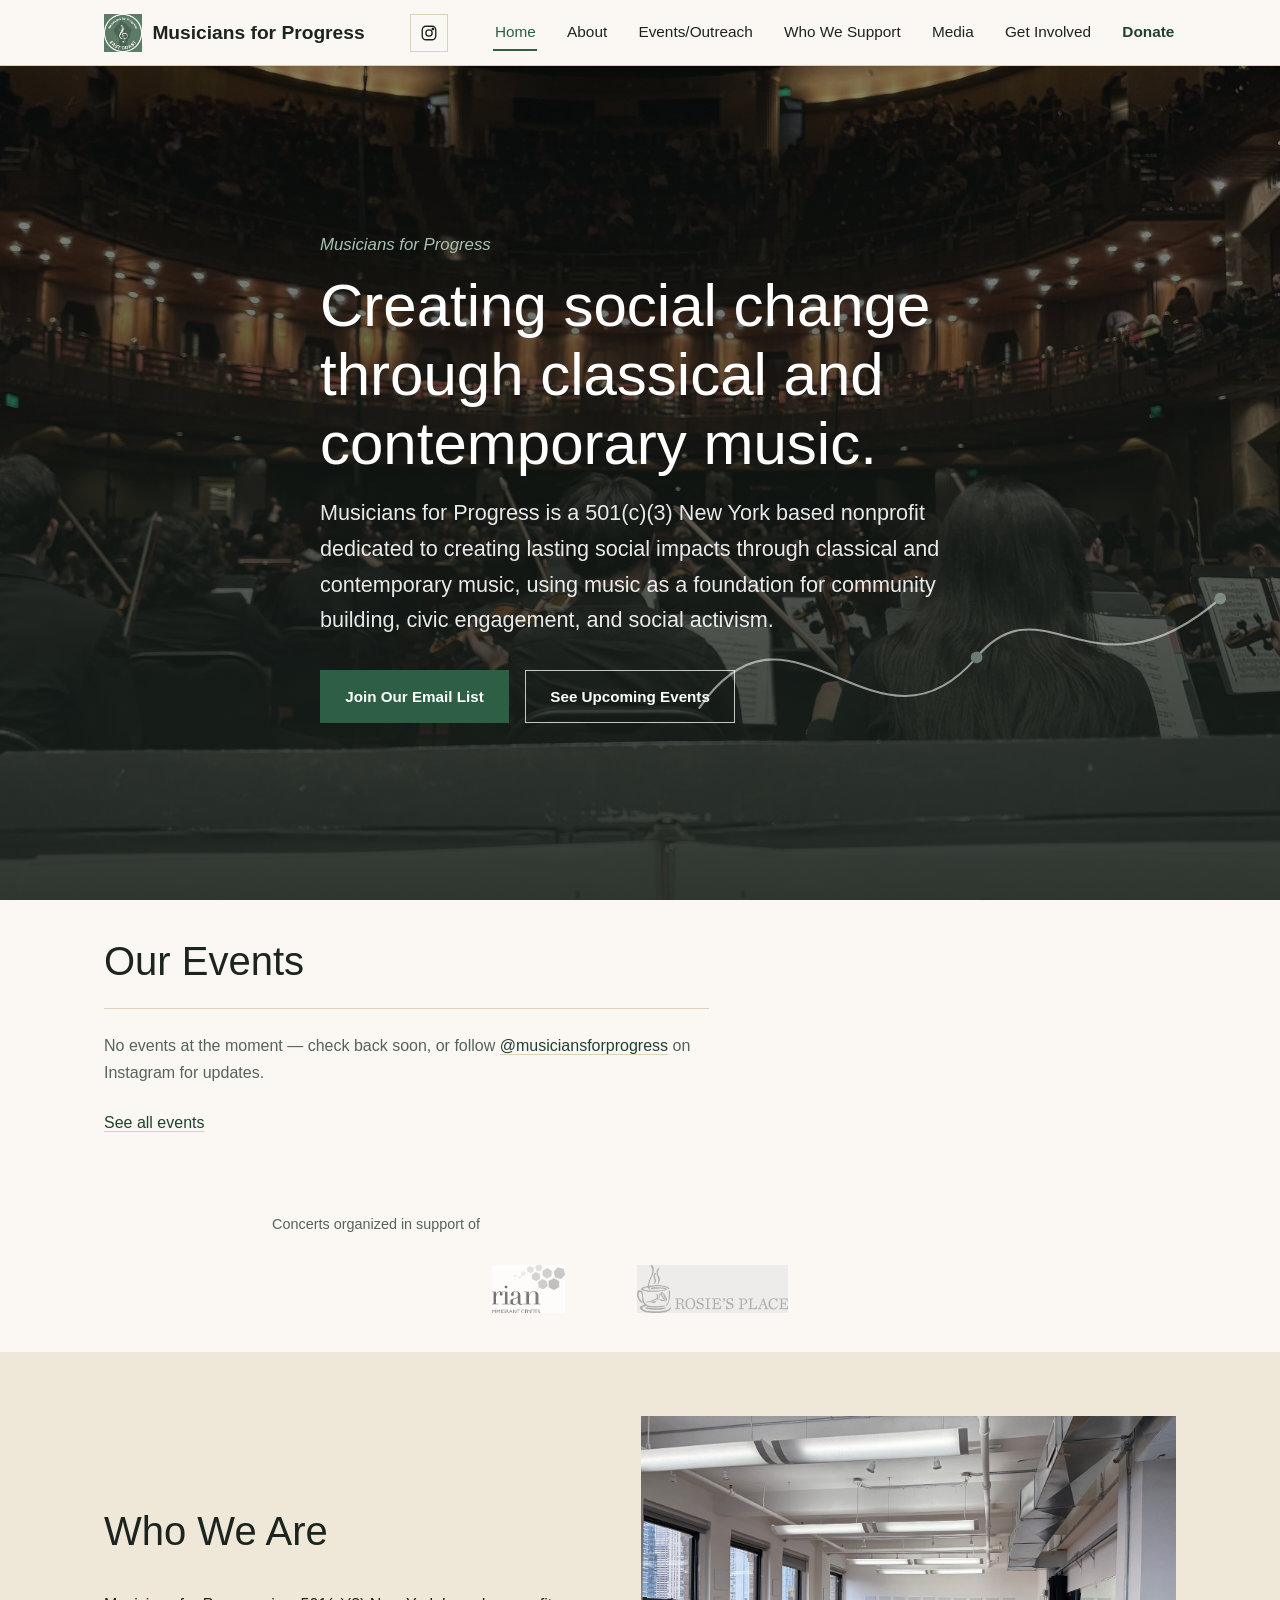
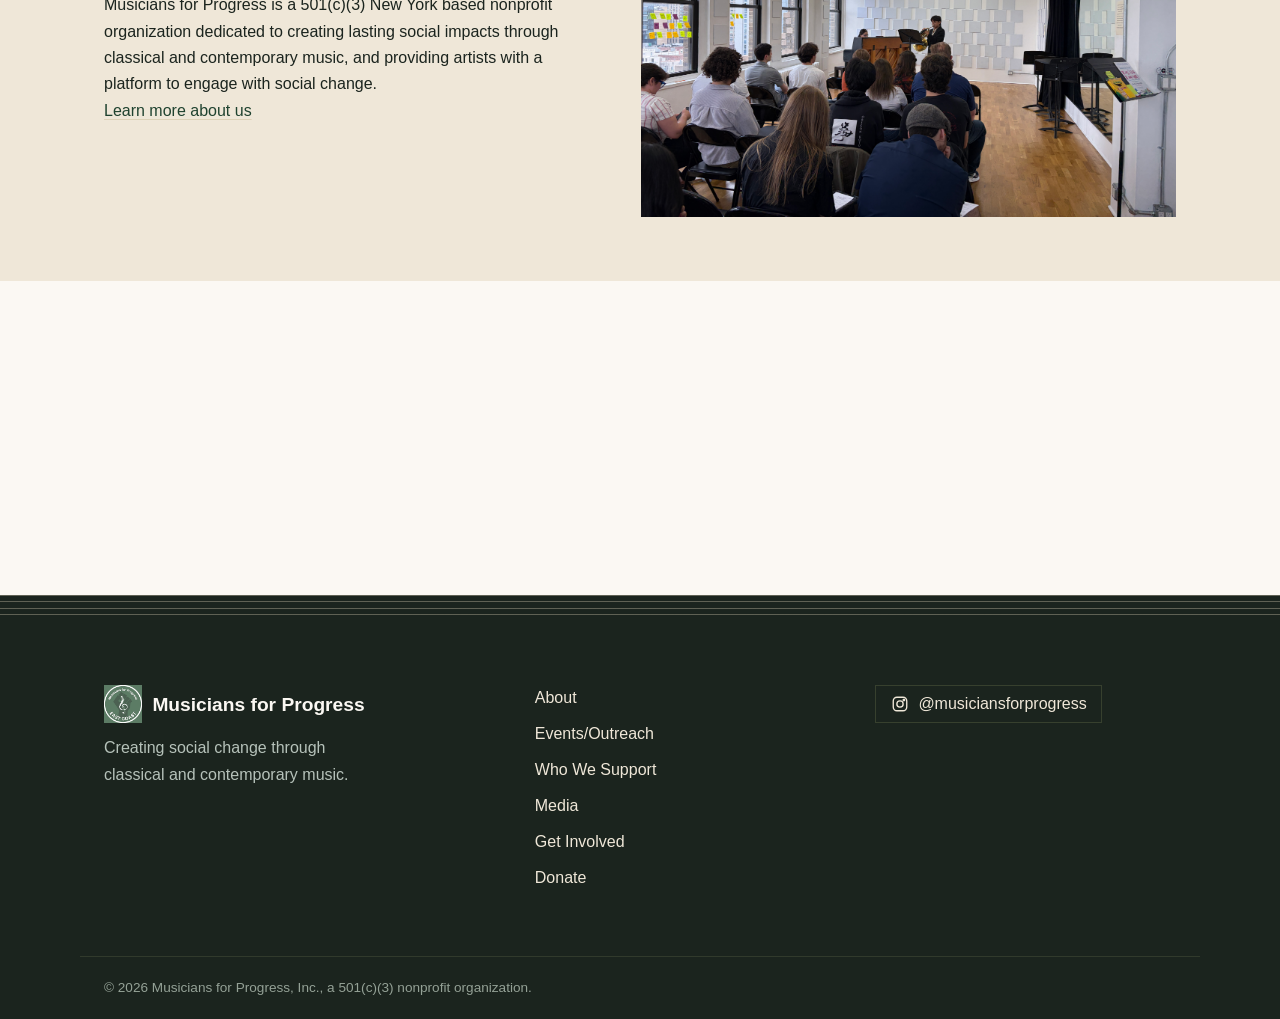
==== index.html @ 0dc2fa47 "fix ims and change donate, involve, and main page" ====
<!DOCTYPE html>
<html lang="en">
<head>
  <meta charset="UTF-8">
  <meta name="viewport" content="width=device-width, initial-scale=1.0">
  <title>Musicians for Progress</title>
  <meta name="description" content="Musicians for Progress is a New York City-based nonprofit creating social change through classical and contemporary music.">
  <meta name="robots" content="noindex, nofollow">
  <link rel="icon" href="images/logo.png" type="image/png">

  <link rel="preconnect" href="https://fonts.googleapis.com">
  <link rel="preconnect" href="https://fonts.gstatic.com" crossorigin>
  <link href="https://fonts.googleapis.com/css2?family=Fraunces:ital,opsz,wght@0,9..144,400;0,9..144,500;0,9..144,600;1,9..144,500&family=Archivo:wght@400;500;600;700&display=swap" rel="stylesheet">
  <link rel="stylesheet" href="css/style.css">

  <script src="js/analytics.js" defer></script>
  <script src="js/include.js" defer></script>
  <script src="js/events.js" defer></script>
  <script src="js/main.js" defer></script>
  <script src="js/reveal.js" defer></script>
</head>
<body data-page="home">
  <a class="skip-link" href="#main">Skip to content</a>

  <div id="site-header">
    <noscript>
      <header class="site-header site-header--solid">
        <div class="container site-header__bar">
          <a class="brand" href="index.html"><span>Musicians for Progress</span></a>
          <nav aria-label="Primary">
            <ul class="nav-list" style="flex-direction:row;flex-wrap:wrap;gap:1rem;">
              <li><a href="index.html">Home</a></li>
              <li><a href="about.html">About</a></li>
              <li><a href="events.html">Events/Outreach</a></li>
              <li><a href="project-ode.html">Outreach</a></li>
              <li><a href="who-we-support.html">Who We Support</a></li>
              <li><a href="media.html">Media</a></li>
              <li><a href="get-involved.html">Get Involved</a></li>
              <li><a href="donate.html">Donate</a></li>
            </ul>
          </nav>
        </div>
      </header>
    </noscript>
  </div>

  <main id="main">
    <section class="hero" style="background-image:url('images/hero-home.jpg');">
      <svg class="hero-deco" viewBox="0 0 640 320" aria-hidden="true">
        <path class="hero-deco__path" d="M10,220 C120,60 220,300 340,160 C420,64 480,220 630,90"></path>
        <circle class="hero-deco__dot hero-deco__dot--1" cx="340" cy="160" r="7"></circle>
        <circle class="hero-deco__dot hero-deco__dot--2" cx="630" cy="90" r="7"></circle>
      </svg>

      <div class="container">
        <div class="hero__inner">
          <div class="hero__content">
            <span class="hero__eyebrow hero-fade hero-fade--1">Musicians for Progress</span>
            <h1 class="hero-fade hero-fade--2">Creating social change through classical and contemporary music.</h1>
            <p class="lede hero-fade hero-fade--3">Musicians for Progress is a 501(c)(3) New York based nonprofit dedicated to creating lasting social impacts through classical and contemporary music, using music as a foundation for community building, civic engagement, and social activism.</p>
            <div class="cta-group hero-fade hero-fade--4">
              <a class="btn btn--primary" href="#newsletter">Join Our Email List</a>
              <a class="btn btn--ghost" href="events.html">See Upcoming Events</a>
            </div>
          </div>
        </div>
      </div>
    </section>

    <section class="section section--tight reveal" data-reveal>
      <div class="container">
        <h2>Our Events</h2>
        <div id="home-events" class="stack" style="margin-top:1.5rem;">
          <p class="empty-state">No events at the moment: follow @musiciansforprogress on Instagram, or join our mailing list to be notified of new events!</p>
        </div>
        <p style="margin-top:1.5rem;"><a class="text-link" href="events.html">See all events</a></p>
      </div>
    </section>

    <section class="section section--tight reveal" data-reveal>
      <div class="container">
        <p class="proof-strip__label">Concerts organized in support of</p>
        <div class="proof-strip__logos">
          <a href="who-we-support.html" aria-label="Rian Immigrant Center">
            <img src="images/partner-rian-center.png" alt="Rian Immigrant Center logo.">
          </a>
          <a href="who-we-support.html" aria-label="Rosie's Place">
            <img src="images/partner-rosies-place.png" alt="Rosie's Place logo.">
          </a>
        </div>
      </div>
    </section>

    <section class="section section--alt reveal" data-reveal>
      <div class="container split split--reverse">
        <img class="person__photo" style="aspect-ratio:4/3;" src="images/Who-We-Are.JPG" alt="Musicians for Progress performing in a concert hall.">
        <div class="stack-lg">
          <h2>Who We Are</h2>
          <p>Musicians for Progress is a 501(c)(3) New York based nonprofit organization dedicated to creating lasting social impacts through classical and contemporary music, and providing artists with a platform to engage with social change.</p>
          <a class="text-link" href="about.html">Learn more about us</a>
        </div>
      </div>
    </section>

    <section id="newsletter" class="section section--tight reveal" data-reveal>
      <div class="container container--narrow">
        <h2>Join Our Email List</h2>
        <p style="margin-top:0.75rem;">Hear about upcoming concerts and outreach opportunities first.</p>
        <form id="newsletter-form" class="newsletter-form" style="margin-top:1.5rem;" novalidate>
          <div class="field">
            <label for="newsletter-email">Email address</label>
            <input id="newsletter-email" name="email" type="email" placeholder="Email address" required>
          </div>
          <button class="btn btn--primary" type="submit">Sign Up</button>
        </form>
        <p id="newsletter-status" class="form-status" role="status"></p>
      </div>
    </section>

  </main>

  <div id="site-footer">
    <noscript>
      <footer class="site-footer">
        <div class="container" style="padding-block:2rem;">
          <p>&copy; 2026 Musicians for Progress, Inc., a 501(c)(3) nonprofit organization.</p>
          <p><a class="text-link" href="https://www.instagram.com/musiciansforprogress/">Instagram: @musiciansforprogress</a></p>
        </div>
      </footer>
    </noscript>
  </div>
</body>
</html>
---- css/style.css ----
/* -------------------------- Design tokens -------------------------- */
:root {
  /* Color */
  --ink: #1b241e;         /* primary text  */
  --ink-soft: #55635b;    /* secondary text */
  --paper: #fbf8f3;       /* page background */
  --paper-dim: #efe7d8;   /* card / section-alt background */

  --green: #2c5f43;       /* brand green — primary accent */
  --green-deep: #1f422f;  /* accent hover/active */
  --green-light: #a7c2b3; /* soft tint, used on dark hero backgrounds */

  --focus: #c98a2e;       /* focus-ring only — kept distinct from the brand
                              accent on purpose, so keyboard focus is always
                              visually unambiguous against either green or
                              photo hero backgrounds */

  --line: #ddd2b8;        /* hairline rule color */
  --white: #ffffff;
  --overlay: 27, 36, 30;  /* rgb of --ink, used in hero photo overlays */

  /* Type */
  --font-header: "Assistant", Helvetica, Arial, sans-serif;
  --font-body: "Futura", -apple-system, BlinkMacSystemFont, "Segoe UI", Helvetica, Arial, sans-serif;

  /* Layout */
  --content-width: 1120px;
  --content-width-narrow: 760px;
  --gutter: 1.5rem;
  --header-height: 84px;

  --ease: cubic-bezier(0.4, 0, 0.2, 1);
}

@media (prefers-reduced-motion: reduce) {
  *, *::before, *::after {
    animation-duration: 0.01ms !important;
    animation-iteration-count: 1 !important;
    transition-duration: 0.01ms !important;
    scroll-behavior: auto !important;
  }
}

/* -------------------------- Reset -------------------------- */
*, *::before, *::after { box-sizing: border-box; }

html {
  scroll-behavior: smooth;
  -webkit-text-size-adjust: 100%;
}

body {
  margin: 0;
  background: var(--paper);
  color: var(--ink);
  font-family: var(--font-body);
  font-size: 1rem;
  line-height: 1.65;
  -webkit-font-smoothing: antialiased;
}

img {
  max-width: 100%;
  display: block;
  background: var(--paper-dim); /* graceful box if an image hasn't been downloaded yet */
}

a { color: inherit; }
ul, ol { margin: 0; padding: 0; list-style: none; }
h1, h2, h3, h4, p, figure, blockquote { margin: 0; }
button, input, textarea { font: inherit; color: inherit; }
button { cursor: pointer; }

.visually-hidden {
  position: absolute !important;
  width: 1px; height: 1px;
  padding: 0; margin: -1px;
  overflow: hidden;
  clip: rect(0, 0, 0, 0);
  white-space: nowrap;
  border: 0;
}

/* -------------------------- Accessibility helpers -------------------------- */
.skip-link {
  position: absolute;
  left: -999px;
  top: 0;
  background: var(--green);
  color: var(--white);
  padding: 0.85em 1.25em;
  z-index: 300;
  text-decoration: none;
  font-weight: 600;
}
.skip-link:focus {
  left: var(--gutter);
  top: var(--gutter);
}

:focus-visible {
  outline: 3px solid var(--focus);
  outline-offset: 3px;
}

/* -------------------------- Typography -------------------------- */
h1, h2, h3 {
  font-family: var(--font-body);
  font-weight: 500;
  line-height: 1.15;
  color: var(--ink);
}

h1 { font-size: clamp(2.25rem, 4.4vw + 1rem, 3.75rem); }
h2 { font-size: clamp(1.75rem, 2.4vw + 1rem, 2.5rem); }
h3 { font-size: clamp(1.2rem, 1vw + 1rem, 1.5rem); font-weight: 600; }

p { max-width: 68ch; }
p + p { margin-top: 1rem; }

.lede {
  font-size: clamp(1.1rem, 0.8vw + 1rem, 1.35rem);
  color: var(--ink-soft);
  max-width: 62ch;
}

.quote {
  font-family: var(--font-header);
  font-size: clamp(1.4rem, 1.6vw + 1rem, 2rem);
  font-style: italic;
  line-height: 1.35;
  color: var(--green-deep);
  max-width: 42ch;
  border-left: 3px solid var(--green);
  padding-left: 1.25rem;
}

.text-link {
  color: var(--green-deep);
  text-decoration: underline;
  text-decoration-color: var(--line);
  text-underline-offset: 3px;
  transition: text-decoration-color 0.15s var(--ease);
}
.text-link:hover { text-decoration-color: currentColor; }

/* -------------------------- Layout -------------------------- */
.container {
  max-width: var(--content-width);
  margin-inline: auto;
  padding-inline: var(--gutter);
}
.container--narrow { max-width: var(--content-width-narrow); }

.section { padding-block: clamp(3rem, 5vw, 5.5rem); }
.section--tight { padding-block: clamp(1.75rem, 3vw, 3rem); }
.section--alt { background: var(--paper-dim); }

.stack > * + * { margin-top: 1.1rem; }
.stack-lg > * + * { margin-top: clamp(1.5rem, 3vw, 2.5rem); }

.grid { display: grid; gap: clamp(1.5rem, 3vw, 2.5rem); }
.grid--2 { grid-template-columns: repeat(auto-fit, minmax(240px, 1fr)); }
.grid--3 { grid-template-columns: repeat(auto-fit, minmax(220px, 1fr)); }
.grid--4 { grid-template-columns: repeat(auto-fit, minmax(180px, 1fr)); }

.split { display: grid; gap: clamp(2rem, 4vw, 4rem); align-items: center; }
@media (min-width: 800px) {
  .split { grid-template-columns: 1.1fr 1fr; }
  .split--reverse { grid-template-columns: 1fr 1.1fr; }
  .split--reverse > :first-child { order: 2; }
}

/* Signature motif: a quiet nod to a blank music staff, used as a divider. */
.staff {
  height: 26px;
  background-image: repeating-linear-gradient(
    to bottom, var(--line) 0, var(--line) 1px, transparent 1px, transparent 6.5px
  );
}

/* -------------------------- Buttons -------------------------- */
.btn {
  display: inline-flex;
  align-items: center;
  gap: 0.5rem;
  padding: 0.85em 1.6em;
  font-weight: 600;
  font-size: 0.95rem;
  text-decoration: none;
  border: 1.5px solid var(--ink);
  background: transparent;
  color: var(--ink);
  transition: background-color 0.15s var(--ease), color 0.15s var(--ease), border-color 0.15s var(--ease);
}
.btn:hover { background: var(--ink); color: var(--paper); }

.btn--primary { background: var(--green); border-color: var(--green); color: var(--white); }
.btn--primary:hover { background: var(--green-deep); border-color: var(--green-deep); color: var(--white); }

/* For use over a photo/dark hero background. */
.btn--ghost { border-color: rgba(255, 255, 255, 0.75); color: var(--white); background: transparent; }
.btn--ghost:hover { background: rgba(255, 255, 255, 0.14); border-color: var(--white); color: var(--white); }

.btn--block { width: 100%; justify-content: center; }
.btn:disabled { opacity: 0.6; cursor: not-allowed; }

.cta-group { display: flex; flex-wrap: wrap; gap: 1rem; }

/* -------------------------- Site header / nav -------------------------- */
.site-header {
  position: fixed;
  inset-inline: 0;
  top: 0;
  z-index: 100;
  background: var(--paper);
  border-bottom: 1px solid var(--line);
  box-shadow: 0 1px 0 rgba(0, 0, 0, 0.03);
  transition: background-color 0.25s var(--ease), border-color 0.25s var(--ease), box-shadow 0.25s var(--ease);
}

/* .site-header--transparent {
  background: transparent;
  border-bottom-color: transparent;
  box-shadow: none;
} */
/* .site-header .brand,
.site-header .nav-list > li > a,
.site-header .nav-list details summary { color: var(--white); }
.site-header .nav-toggle { border-color: rgba(255, 255, 255, 0.6); }
.site-header .nav-toggle__bars,
.site-header .nav-toggle__bars::before,
.site-header .nav-toggle__bars::after { background: var(--white); }
.site-header .social-link { border-color: rgba(255, 255, 255, 0.6); color: var(--white); }
/* .site-header--transparent .brand,
.site-header--transparent .nav-list > li > a,
.site-header--transparent .nav-list details summary { color: var(--white); }
.site-header--transparent .nav-toggle { border-color: rgba(255, 255, 255, 0.6); }
.site-header--transparent .nav-toggle__bars,
.site-header--transparent .nav-toggle__bars::before,
.site-header--transparent .nav-toggle__bars::after { background: var(--white); }
.site-header--transparent .social-link { border-color: rgba(255, 255, 255, 0.6); color: var(--white); }
.site-header--transparent .nav-list > li > a:hover { color: var(--white); } */ */
.site-header--solid {
  background: var(--paper);
  border-bottom-color: var(--line);
  box-shadow: 0 1px 0 rgba(0, 0, 0, 0.03);
}
.site-header--solid .brand,
.site-header--solid .nav-list > li > a,
.site-header--solid .nav-list details summary { color: var(--ink); }

/* .site-header .brand,
.site-header .nav-list > li > a,
.site-header .nav-list details summary { 
  text-decoration: none;
  font-family: var(--font-header); 
} */
.site-header--solid .nav-toggle { border-color: var(--line); }
.site-header--solid .nav-toggle__bars,
.site-header--solid .nav-toggle__bars::before,
.site-header--solid .nav-toggle__bars::after { background: var(--ink); }
.site-header--solid .social-link { border-color: var(--line); color: var(--ink); }

.site-header__bar {
  display: flex;
  align-items: center;
  justify-content: space-between;
  gap: 1rem;
  padding-block: 0.85rem;
  background-color: var(--paper);
}

.brand {
  display: flex;
  align-items: center;
  gap: 0.65rem;
  text-decoration: none;
  font-family: var(--font-header);
  font-size: 1.2rem;
  font-weight: 700; /* bolded, per brand request */
  flex-shrink: 0;
}
.brand img { width: 38px; height: 38px; object-fit: contain; background: transparent; }

.nav-toggle {
  display: inline-flex;
  flex-direction: column;
  justify-content: center;
  gap: 5px;
  width: 40px;
  height: 40px;
  padding: 0;
  border: 1px solid var(--line);
  background: transparent;
}
.nav-toggle__bars, .nav-toggle__bars::before, .nav-toggle__bars::after {
  content: "";
  display: block;
  width: 20px;
  height: 2px;
  margin-inline: auto;
  background: var(--ink);
}
.nav-toggle__bars::before { transform: translateY(-6px); position: relative; }
.nav-toggle__bars::after { transform: translateY(4px); position: relative; }

.primary-nav {
  position: absolute;
  top: 100%;
  left: 0;
  right: 0;
  background: var(--paper);
  border-bottom: 1px solid var(--line);
  max-height: 0;
  overflow: hidden;
  transition: max-height 0.2s var(--ease);
}
.primary-nav.is-open { max-height: 480px; }

.nav-list { display: flex; flex-direction: column; padding: 0.5rem var(--gutter) 1.25rem; }
.nav-list li { border-top: 1px solid var(--line); }
.nav-list li:first-child { border-top: none; }
.nav-list > li > a { display: block; padding: 0.85rem 0.1rem; text-decoration: none; font-weight: 500; color: var(--ink); }
.nav-list a[aria-current="page"] { color: var(--green); }

.nav-list .submenu { padding-left: 1rem; }
.nav-list details summary {
  display: flex; align-items: center; justify-content: space-between;
  padding: 0.85rem 0.1rem; font-weight: 500; list-style: none; cursor: pointer; color: var(--ink);
}
.nav-list details summary::-webkit-details-marker { display: none; }
.nav-list details summary::after { content: "+"; font-family: var(--font-display); color: var(--green); }
.nav-list details[open] summary::after { content: "\2212"; }
.nav-list .submenu a { padding-block: 0.6rem; color: var(--ink-soft); }

.nav-cta { color: var(--green-deep) !important; font-weight: 700 !important; }
.site-header--solid .nav-cta { color: var(--green-deep) !important; }

.social-link {
  display: inline-flex; align-items: center; justify-content: center;
  width: 38px; height: 38px; border: 1px solid var(--line); color: var(--ink);
  text-decoration: none; flex-shrink: 0;
}
.social-link svg { width: 18px; height: 18px; }
.social-link:hover { border-color: var(--green); color: var(--green); }

.site-header__right { display: flex; align-items: center; gap: 0.6rem; }

@media (min-width: 900px) {
  .nav-toggle { display: none; }
  .primary-nav { position: static; max-height: none; overflow: visible; border-bottom: none; background: transparent; }
  .nav-list { flex-direction: row; align-items: center; gap: 1.75rem; padding: 0; }
  .nav-list li { border-top: none; }
  .nav-list > li > a { padding: 0.3rem 0.1rem; border-bottom: 2px solid transparent; font-size: 0.96rem; }
  .nav-list > li > a:hover,
  .nav-list a[aria-current="page"] { border-bottom-color: var(--green); }
  /* .site-header .nav-list > li > a:hover { color: var(--white); } */
  .site-header--solid .nav-list > li > a:hover { color: var(--ink); }

  .nav-list .has-submenu { position: relative; }
  .nav-list details summary { padding: 0.3rem 0.1rem; border-bottom: 2px solid transparent; font-size: 0.96rem; }
  .nav-list details summary::after { content: none; }
  .nav-list .submenu {
    display: none; position: absolute; top: 100%; left: 0; min-width: 190px;
    background: var(--paper); border: 1px solid var(--line); padding: 0.4rem; margin-top: 0.6rem;
  }
  .nav-list .has-submenu:hover .submenu,
  .nav-list .has-submenu:focus-within .submenu,
  .nav-list details[open] .submenu { display: block; }
  .nav-list .submenu a { padding: 0.6rem 0.6rem; color: var(--ink); }
  .nav-list .submenu a:hover { background: var(--paper-dim); }
}

/* -------------------------- Hero (homepage) -------------------------- */
.hero {
  position: relative;
  min-height: 100vh;
  min-height: 100svh; /* avoids mobile browser-chrome jump; ignored by browsers that lack svh */
  display: flex;
  align-items: center;
  color: var(--white);
  background-size: cover;
  background-position: center;
  overflow: hidden;
}
.hero::before {
  content: "";
  position: absolute;
  inset: 0;
  background: linear-gradient(180deg, rgba(var(--overlay), 0.2) 0%, rgba(var(--overlay), 0.55) 60%, rgba(var(--overlay), 0.85) 100%);
  z-index: 1;
}
.hero__inner {
  position: relative;
  z-index: 2;
  width: 100%;
  padding-block: clamp(6.5rem, 14vh, 10rem) clamp(3rem, 8vh, 5rem);
}
.hero__content { max-width: 640px; }
.hero__eyebrow {
  display: block;
  font-family: var(--font-header);
  font-style: italic;
  font-size: 1.05rem;
  color: var(--green-light);
}
.hero h1 { color: var(--white); margin-top: 0.75rem; }
.hero .lede { color: rgba(255, 255, 255, 0.9); margin-top: 1.1rem; }
.hero .cta-group { margin-top: 2rem; }

/* This is for the animated line in the main/hero page. */
.hero-deco {
  position: absolute;
  right: 4%;
  bottom: 12%;
  width: min(42vw, 620px);
  color: var(--white);
  opacity: 0.55;
  pointer-events: none;
  z-index: 1;
  display: none;
}
@media (min-width: 860px) { .hero-deco { display: block; } }

.hero-deco__path {
  fill: none;
  stroke: currentColor;
  stroke-width: 2.5;
  stroke-linecap: round;
  stroke-dasharray: 1000;
  stroke-dashoffset: 1000;
  animation: mfpDrawPath 1.8s var(--ease) 0.3s forwards;
}
.hero-deco__dot { fill: var(--green-light); opacity: 0; transform-origin: center; animation: mfpPopIn 0.5s var(--ease) forwards; }
.hero-deco__dot--1 { animation-delay: 1.5s; }
.hero-deco__dot--2 { animation-delay: 2s; }

@keyframes mfpDrawPath { to { stroke-dashoffset: 0; } }
@keyframes mfpPopIn { from { opacity: 0; transform: scale(0); } to { opacity: 1; transform: scale(1); } }

/* Entrance animation for hero text — reinforces the eyebrow -> heading ->
   subheading -> CTA reading order. */
.hero-fade { opacity: 0; transform: translateY(16px); animation: mfpFadeUp 0.7s var(--ease) forwards; }
.hero-fade--1 { animation-delay: 0.05s; }
.hero-fade--2 { animation-delay: 0.2s; }
.hero-fade--3 { animation-delay: 0.35s; }
.hero-fade--4 { animation-delay: 0.5s; }
@keyframes mfpFadeUp { to { opacity: 1; transform: none; } }

/* -------------------------- Page hero (all other pages) -------------------------- */
.page-hero {
  position: relative;
  min-height: 44vh;
  display: flex;
  align-items: flex-end;
  color: var(--white);
  background-size: cover;
  background-position: center;
}
.page-hero::before {
  content: "";
  position: absolute;
  inset: 0;
  background: linear-gradient(180deg, rgba(var(--overlay), 0.15) 0%, rgba(var(--overlay), 0.82) 100%);
}
.page-hero__inner { position: relative; z-index: 2; padding-block: clamp(2.75rem, 8vh, 4.5rem); width: 100%; }
.page-hero__eyebrow { display: block; font-family: var(--font-display); font-style: italic; font-size: 1rem; color: var(--green-light); }
.page-hero h1 { color: var(--white); margin-top: 0.5rem; }
.page-hero .lede { color: rgba(255, 255, 255, 0.88); margin-top: 0.85rem; max-width: 56ch; }

/* Pages without a hero (e.g. 404) get the header height compensated via JS. */
.main--padded { padding-top: var(--header-height); }

/* -------------------------- Stats / social proof -------------------------- */
.stats-band { background: var(--green); color: var(--white); }
.stats-band__grid {
  display: grid;
  grid-template-columns: repeat(auto-fit, minmax(160px, 1fr));
  gap: 2rem;
  text-align: center;
  padding-block: clamp(2rem, 4vw, 3rem);
}
.stat__number { font-family: var(--font-display); font-size: clamp(2rem, 3vw, 2.75rem); font-weight: 600; }
.stat__label { color: var(--green-light); font-size: 0.9rem; margin-top: 0.35rem; }

.proof-strip__label { text-align: center; color: var(--ink-soft); font-size: 0.9rem; margin-bottom: 1.75rem; }
.proof-strip__logos { display: flex; flex-wrap: wrap; justify-content: center; align-items: center; gap: clamp(2rem, 6vw, 4.5rem); }
.proof-strip__logos img { height: 48px; width: auto; filter: grayscale(1); opacity: 0.7; transition: opacity 0.2s var(--ease), filter 0.2s var(--ease); }
.proof-strip__logos a:hover img { opacity: 1; filter: grayscale(0); }

/* -------------------------- Scroll-reveal utility -------------------------- */
.reveal { opacity: 0; transform: translateY(18px); transition: opacity 0.6s var(--ease), transform 0.6s var(--ease); }
.reveal.is-visible { opacity: 1; transform: none; }

/* -------------------------- Event banner -------------------------- */
.event-banner { background: var(--ink); color: var(--paper); }
.event-banner__bar { display: flex; flex-wrap: wrap; align-items: center; gap: 0.5rem 1.25rem; padding-block: 0.85rem; font-size: 0.95rem; }
.event-banner a { color: var(--paper); text-decoration: underline; text-underline-offset: 3px; }

/* -------------------------- Event cards -------------------------- */
.event-list { display: flex; flex-direction: column; gap: 1.25rem; }
.event-card { display: grid; grid-template-columns: 88px 1fr; gap: 1.25rem; padding-block: 1.5rem; border-top: 1px solid var(--line); }
.event-list > .event-card:first-child { border-top: 1px solid var(--line); }
.event-card__date { display: flex; flex-direction: column; align-items: flex-start; line-height: 1; font-family: var(--font-display); color: var(--green); }
.event-card__month { font-size: 0.85rem; letter-spacing: 0.04em; }
.event-card__day { font-size: 2.25rem; font-weight: 500; }
.event-card__meta { color: var(--ink-soft); font-size: 0.92rem; margin-top: 0.35rem; }
.event-card--past { opacity: 0.85; }
.empty-state { color: var(--ink-soft); border-top: 1px solid var(--line); padding-top: 1.5rem; }

/* -------------------------- People grids -------------------------- */
.person { display: flex; flex-direction: column; gap: 0.85rem; }
.person__photo { aspect-ratio: 4 / 5; object-fit: cover; width: 100%; }
.person__name { font-family: var(--font-display); font-size: 1.15rem; }
.person__role { color: var(--green-deep); font-size: 0.92rem; }

/* -------------------------- Cards -------------------------- */
.card { padding: clamp(1.5rem, 3vw, 2rem); border: 1px solid var(--line); background: var(--white); }
.card__logo { height: 64px; width: auto; object-fit: contain; background: transparent; margin-bottom: 1.25rem; }

/* -------------------------- Forms -------------------------- */
.field { display: flex; flex-direction: column; gap: 0.4rem; }
.field label { font-weight: 600; font-size: 0.92rem; }
.field input, .field textarea { padding: 0.75em 0.9em; border: 1.5px solid var(--line); background: var(--white); color: var(--ink); }
.field input:focus, .field textarea:focus { border-color: var(--green); }

.newsletter-form { display: flex; flex-wrap: wrap; gap: 0.75rem; max-width: 480px; }
.newsletter-form .field { flex: 1 1 220px; }
.newsletter-form .field label { display: none; }
.form-status { margin-top: 0.75rem; font-size: 0.92rem; color: var(--ink-soft); }
.form-status:empty { display: none; }

/* -------------------------- Footer -------------------------- */
.site-footer { background: var(--ink); color: var(--paper-dim); margin-top: clamp(3rem, 6vw, 6rem); }
.site-footer .staff { opacity: 0.35; }
.site-footer__grid { display: grid; gap: 2.5rem; padding-block: clamp(2.5rem, 5vw, 4rem); }
@media (min-width: 700px) { .site-footer__grid { grid-template-columns: 1.3fr 1fr 1fr; } }
.site-footer .brand { color: var(--paper); font-weight: 700; }
.site-footer__tagline { color: #b6c2ba; margin-top: 0.75rem; max-width: 32ch; }
.footer-nav-list { display: flex; flex-direction: column; gap: 0.6rem; }
.footer-nav-list a { text-decoration: none; color: var(--paper-dim); }
.footer-nav-list a:hover { color: var(--white); }
.social-link--footer { border-color: #37402e; color: var(--paper-dim); gap: 0.6rem; width: auto; padding-inline: 0.9rem; }
.social-link--footer:hover { border-color: var(--green-light); color: var(--white); }
.site-footer__legal { border-top: 1px solid #313a2c; padding-block: 1.25rem; font-size: 0.85rem; color: #94a196; }

/* -------------------------- Instagram / media page -------------------------- */
.instagram-embed-slot { border: 1px dashed var(--line); padding: clamp(2rem, 4vw, 3rem); text-align: center; color: var(--ink-soft); }

/* -------------------------- Utility -------------------------- */
.center { text-align: center; margin-inline: auto; }
.mt-0 { margin-top: 0 !important; }
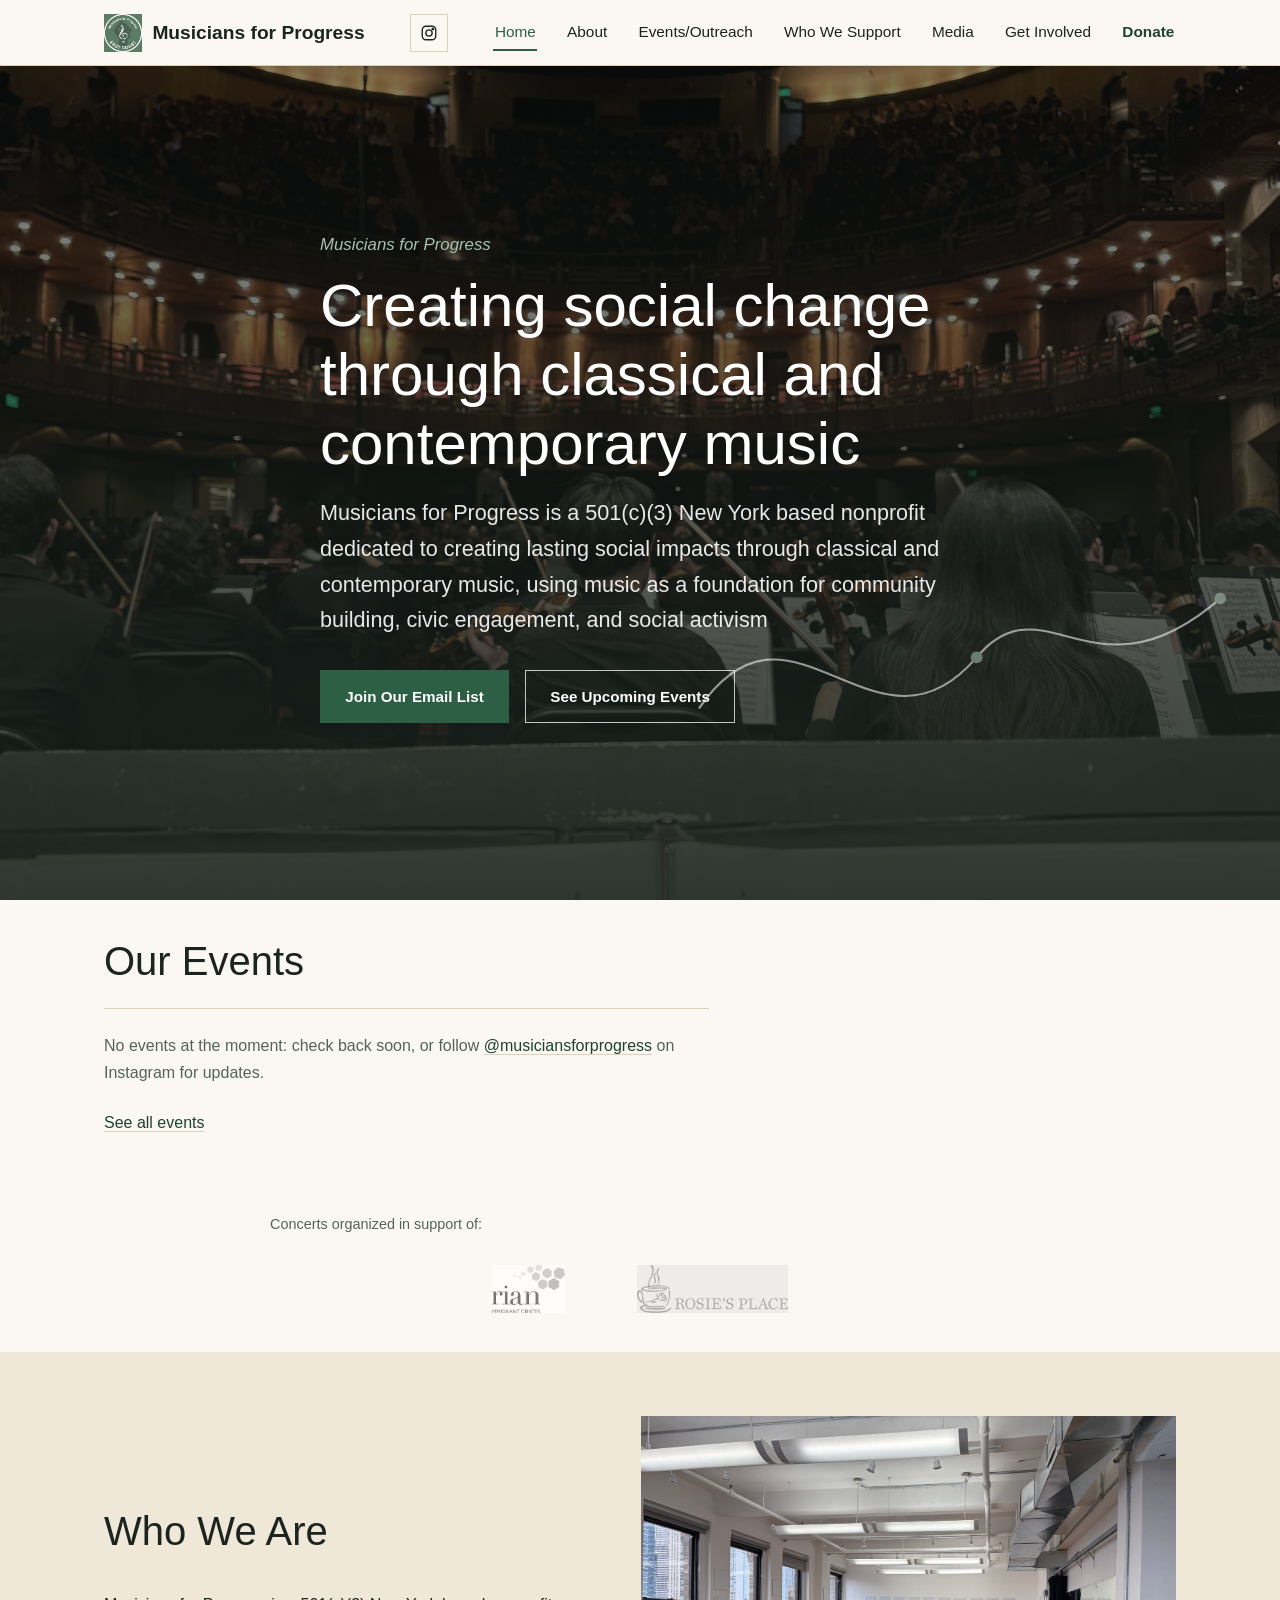
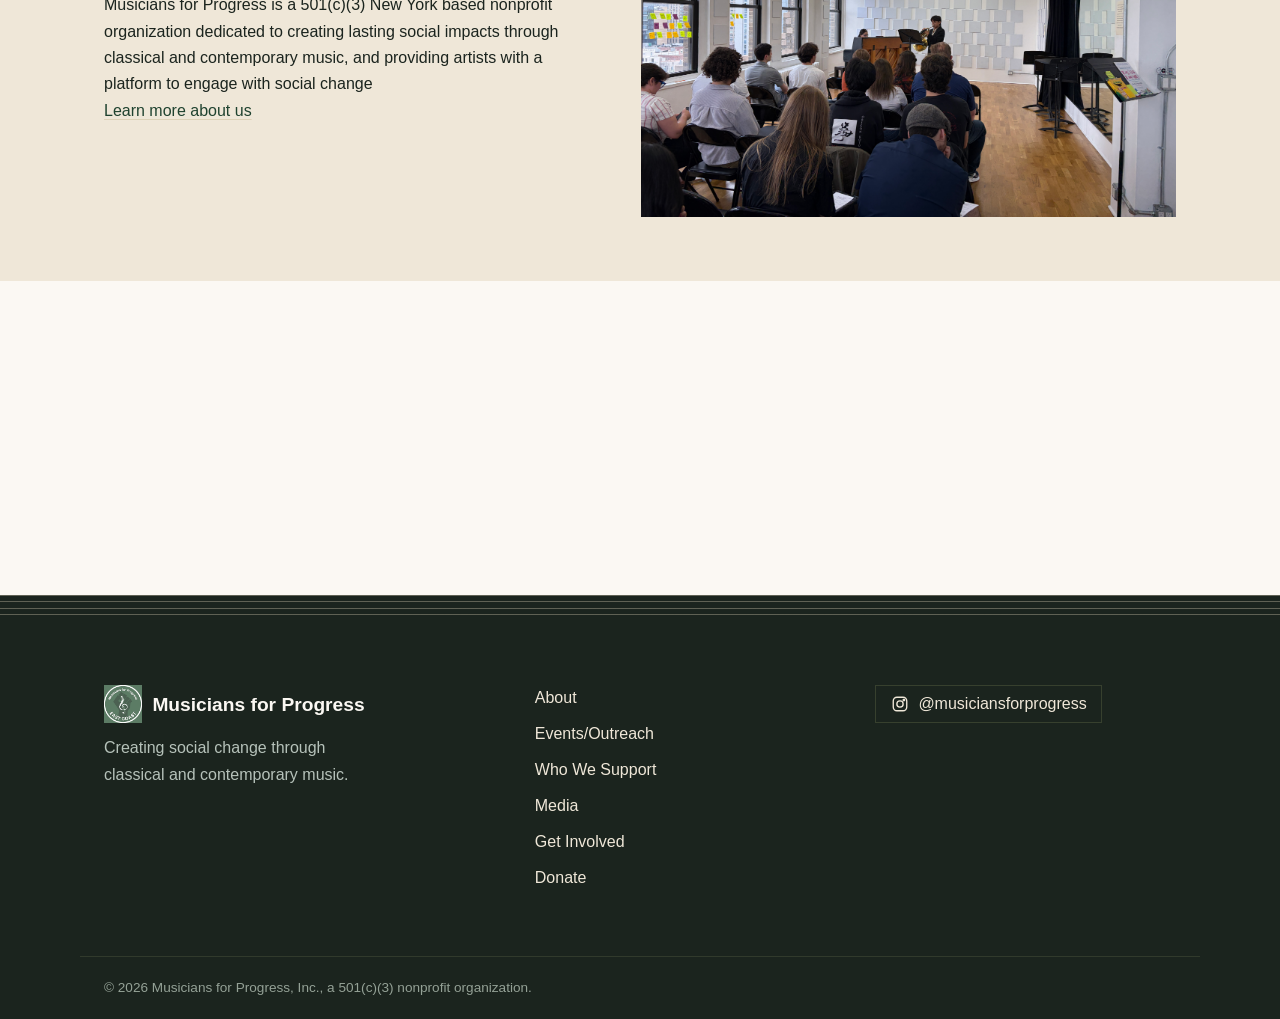
==== commit 3645d7a0: "remove periods" ====
--- a/index.html
+++ b/index.html
@@ -4,7 +4,7 @@
   <meta charset="UTF-8">
   <meta name="viewport" content="width=device-width, initial-scale=1.0">
   <title>Musicians for Progress</title>
-  <meta name="description" content="Musicians for Progress is a New York City-based nonprofit creating social change through classical and contemporary music.">
+  <meta name="description" content="Musicians for Progress is a New York City-based nonprofit creating social change through classical and contemporary music">
   <meta name="robots" content="noindex, nofollow">
   <link rel="icon" href="images/logo.png" type="image/png">
 
@@ -56,8 +56,8 @@
         <div class="hero__inner">
           <div class="hero__content">
             <span class="hero__eyebrow hero-fade hero-fade--1">Musicians for Progress</span>
-            <h1 class="hero-fade hero-fade--2">Creating social change through classical and contemporary music.</h1>
-            <p class="lede hero-fade hero-fade--3">Musicians for Progress is a 501(c)(3) New York based nonprofit dedicated to creating lasting social impacts through classical and contemporary music, using music as a foundation for community building, civic engagement, and social activism.</p>
+            <h1 class="hero-fade hero-fade--2">Creating social change through classical and contemporary music</h1>
+            <p class="lede hero-fade hero-fade--3">Musicians for Progress is a 501(c)(3) New York based nonprofit dedicated to creating lasting social impacts through classical and contemporary music, using music as a foundation for community building, civic engagement, and social activism</p>
             <div class="cta-group hero-fade hero-fade--4">
               <a class="btn btn--primary" href="#newsletter">Join Our Email List</a>
               <a class="btn btn--ghost" href="events.html">See Upcoming Events</a>
@@ -79,7 +79,7 @@
 
     <section class="section section--tight reveal" data-reveal>
       <div class="container">
-        <p class="proof-strip__label">Concerts organized in support of</p>
+        <p class="proof-strip__label">Concerts organized in support of:</p>
         <div class="proof-strip__logos">
           <a href="who-we-support.html" aria-label="Rian Immigrant Center">
             <img src="images/partner-rian-center.png" alt="Rian Immigrant Center logo.">
@@ -96,7 +96,7 @@
         <img class="person__photo" style="aspect-ratio:4/3;" src="images/Who-We-Are.JPG" alt="Musicians for Progress performing in a concert hall.">
         <div class="stack-lg">
           <h2>Who We Are</h2>
-          <p>Musicians for Progress is a 501(c)(3) New York based nonprofit organization dedicated to creating lasting social impacts through classical and contemporary music, and providing artists with a platform to engage with social change.</p>
+          <p>Musicians for Progress is a 501(c)(3) New York based nonprofit organization dedicated to creating lasting social impacts through classical and contemporary music, and providing artists with a platform to engage with social change</p>
           <a class="text-link" href="about.html">Learn more about us</a>
         </div>
       </div>
@@ -105,7 +105,7 @@
     <section id="newsletter" class="section section--tight reveal" data-reveal>
       <div class="container container--narrow">
         <h2>Join Our Email List</h2>
-        <p style="margin-top:0.75rem;">Hear about upcoming concerts and outreach opportunities first.</p>
+        <p style="margin-top:0.75rem;">Hear about upcoming concerts and outreach opportunities first</p>
         <form id="newsletter-form" class="newsletter-form" style="margin-top:1.5rem;" novalidate>
           <div class="field">
             <label for="newsletter-email">Email address</label>
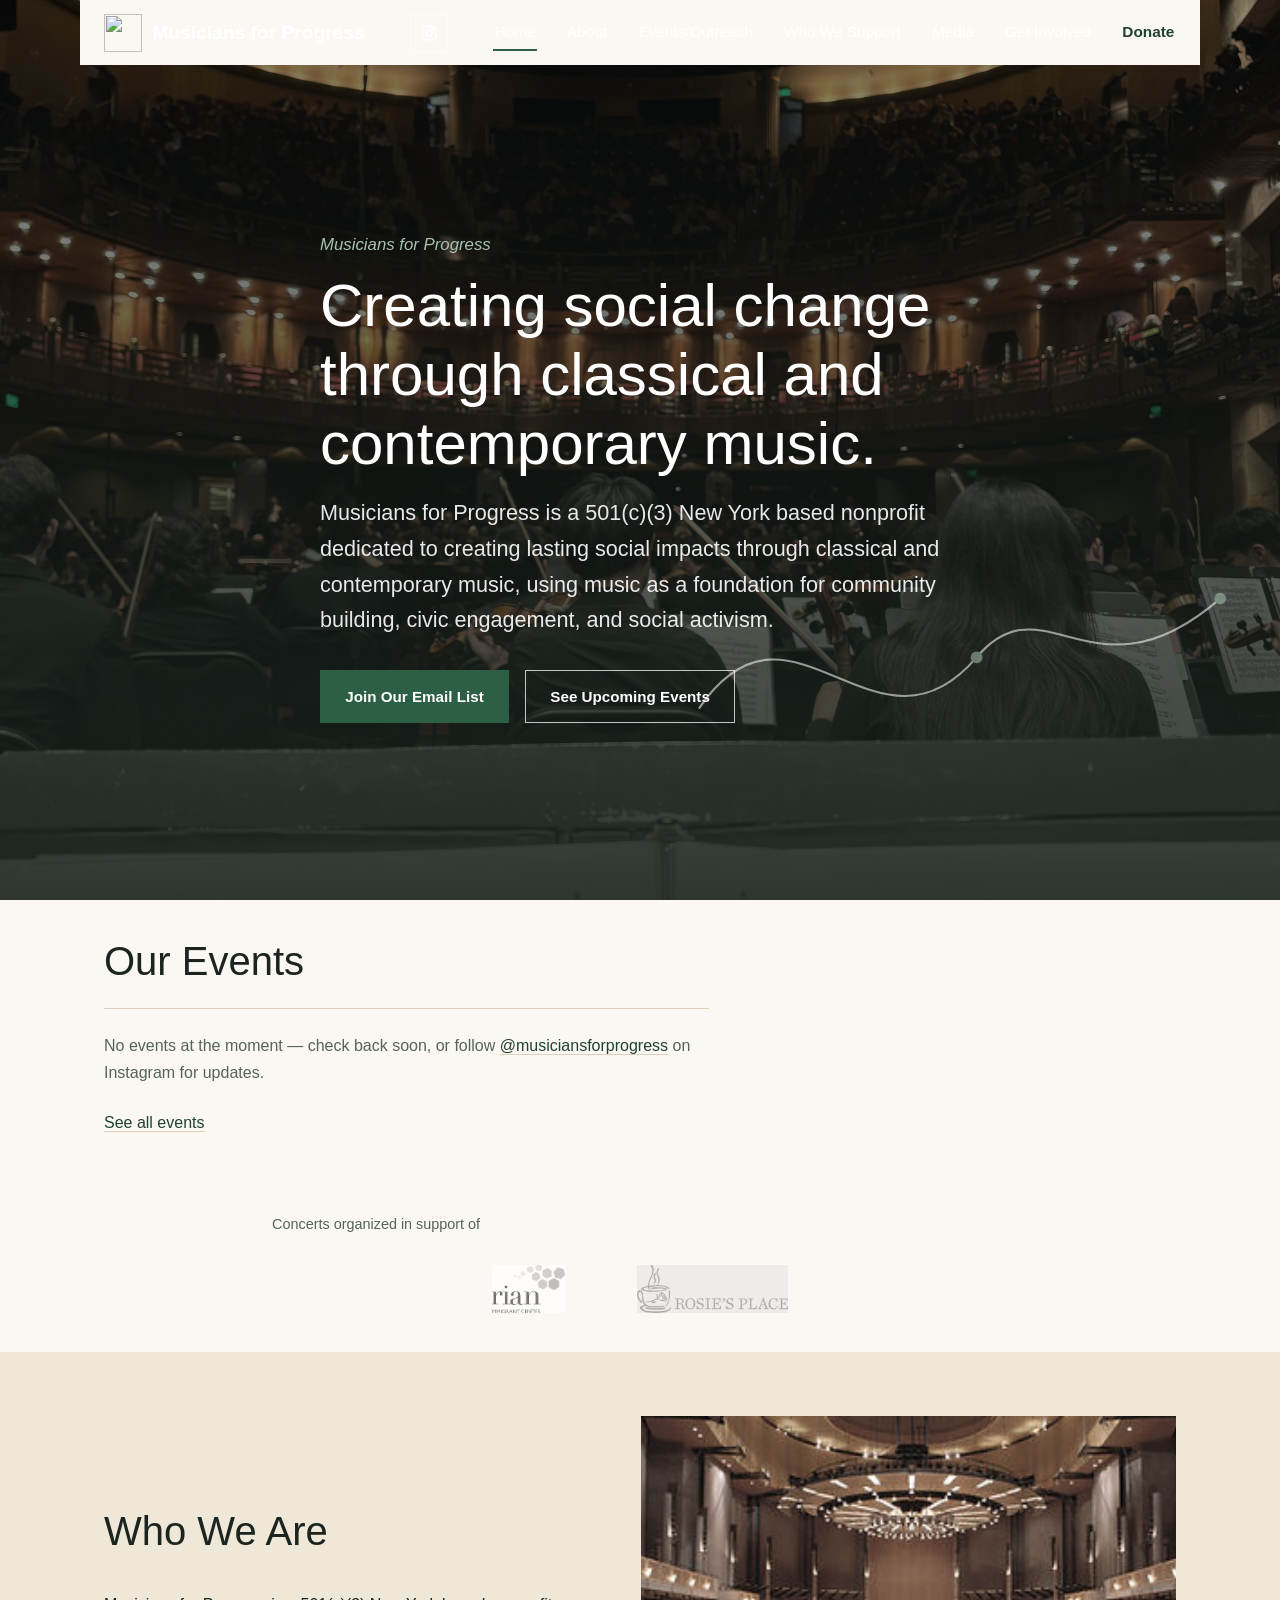
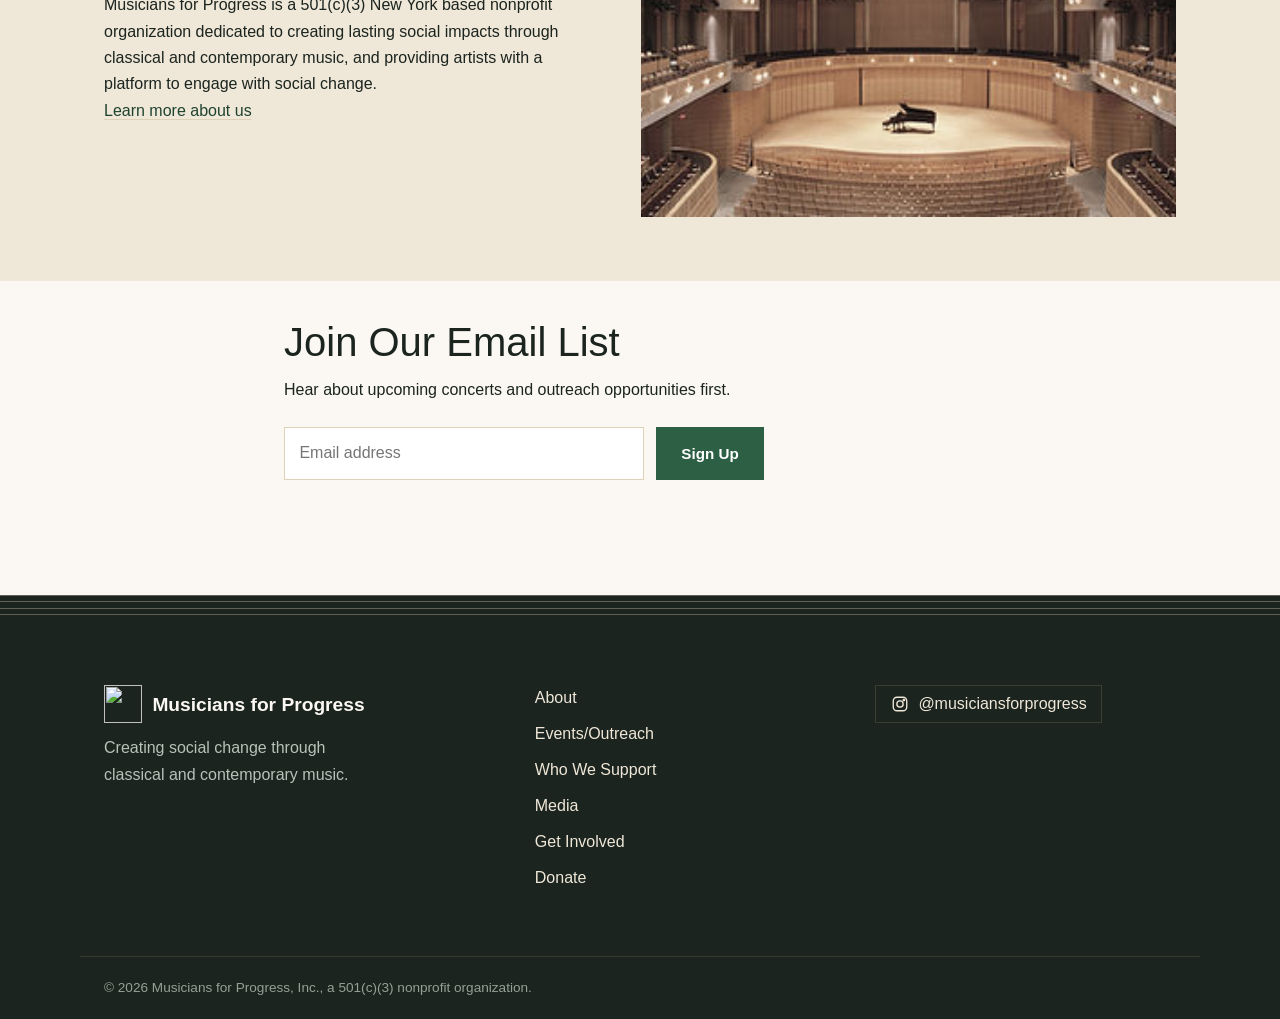
==== commit 5f77db95: "Revert "Design/style change"" ====
--- a/index.html
+++ b/index.html
@@ -4,9 +4,9 @@
   <meta charset="UTF-8">
   <meta name="viewport" content="width=device-width, initial-scale=1.0">
   <title>Musicians for Progress</title>
-  <meta name="description" content="Musicians for Progress is a New York City-based nonprofit creating social change through classical and contemporary music">
+  <meta name="description" content="Musicians for Progress is a New York City-based nonprofit creating social change through classical and contemporary music.">
   <meta name="robots" content="noindex, nofollow">
-  <link rel="icon" href="images/logo.png" type="image/png">
+  <link rel="icon" href="images/logo.jpeg" type="image/jpg">
 
   <link rel="preconnect" href="https://fonts.googleapis.com">
   <link rel="preconnect" href="https://fonts.gstatic.com" crossorigin>
@@ -32,7 +32,7 @@
               <li><a href="index.html">Home</a></li>
               <li><a href="about.html">About</a></li>
               <li><a href="events.html">Events/Outreach</a></li>
-              <li><a href="project-ode.html">Outreach</a></li>
+              <li><a href="project-ode.html">Project O.D.E.</a></li>
               <li><a href="who-we-support.html">Who We Support</a></li>
               <li><a href="media.html">Media</a></li>
               <li><a href="get-involved.html">Get Involved</a></li>
@@ -56,8 +56,8 @@
         <div class="hero__inner">
           <div class="hero__content">
             <span class="hero__eyebrow hero-fade hero-fade--1">Musicians for Progress</span>
-            <h1 class="hero-fade hero-fade--2">Creating social change through classical and contemporary music</h1>
-            <p class="lede hero-fade hero-fade--3">Musicians for Progress is a 501(c)(3) New York based nonprofit dedicated to creating lasting social impacts through classical and contemporary music, using music as a foundation for community building, civic engagement, and social activism</p>
+            <h1 class="hero-fade hero-fade--2">Creating social change through classical and contemporary music.</h1>
+            <p class="lede hero-fade hero-fade--3">Musicians for Progress is a 501(c)(3) New York based nonprofit dedicated to creating lasting social impacts through classical and contemporary music, using music as a foundation for community building, civic engagement, and social activism.</p>
             <div class="cta-group hero-fade hero-fade--4">
               <a class="btn btn--primary" href="#newsletter">Join Our Email List</a>
               <a class="btn btn--ghost" href="events.html">See Upcoming Events</a>
@@ -71,7 +71,7 @@
       <div class="container">
         <h2>Our Events</h2>
         <div id="home-events" class="stack" style="margin-top:1.5rem;">
-          <p class="empty-state">No events at the moment: follow @musiciansforprogress on Instagram, or join our mailing list to be notified of new events!</p>
+          <p class="empty-state">Loading events…</p>
         </div>
         <p style="margin-top:1.5rem;"><a class="text-link" href="events.html">See all events</a></p>
       </div>
@@ -79,7 +79,7 @@
 
     <section class="section section--tight reveal" data-reveal>
       <div class="container">
-        <p class="proof-strip__label">Concerts organized in support of:</p>
+        <p class="proof-strip__label">Concerts organized in support of</p>
         <div class="proof-strip__logos">
           <a href="who-we-support.html" aria-label="Rian Immigrant Center">
             <img src="images/partner-rian-center.png" alt="Rian Immigrant Center logo.">
@@ -93,10 +93,10 @@
 
     <section class="section section--alt reveal" data-reveal>
       <div class="container split split--reverse">
-        <img class="person__photo" style="aspect-ratio:4/3;" src="images/Who-We-Are.JPG" alt="Musicians for Progress performing in a concert hall.">
+        <img class="person__photo" style="aspect-ratio:4/3;" src="images/concert-hall.jpg" alt="Musicians for Progress performing in a concert hall.">
         <div class="stack-lg">
           <h2>Who We Are</h2>
-          <p>Musicians for Progress is a 501(c)(3) New York based nonprofit organization dedicated to creating lasting social impacts through classical and contemporary music, and providing artists with a platform to engage with social change</p>
+          <p>Musicians for Progress is a 501(c)(3) New York based nonprofit organization dedicated to creating lasting social impacts through classical and contemporary music, and providing artists with a platform to engage with social change.</p>
           <a class="text-link" href="about.html">Learn more about us</a>
         </div>
       </div>
@@ -105,7 +105,7 @@
     <section id="newsletter" class="section section--tight reveal" data-reveal>
       <div class="container container--narrow">
         <h2>Join Our Email List</h2>
-        <p style="margin-top:0.75rem;">Hear about upcoming concerts and outreach opportunities first</p>
+        <p style="margin-top:0.75rem;">Hear about upcoming concerts and outreach opportunities first.</p>
         <form id="newsletter-form" class="newsletter-form" style="margin-top:1.5rem;" novalidate>
           <div class="field">
             <label for="newsletter-email">Email address</label>
--- a/css/style.css
+++ b/css/style.css
@@ -1,3 +1,8 @@
+/* =========================================================================
+   Musicians for Progress — Site Styles
+   Edit this using plain CSS to change how the website looks. 
+   ========================================================================= */
+
 /* -------------------------- Design tokens -------------------------- */
 :root {
   /* Color */
@@ -22,6 +27,9 @@
   /* Type */
   --font-header: "Assistant", Helvetica, Arial, sans-serif;
   --font-body: "Futura", -apple-system, BlinkMacSystemFont, "Segoe UI", Helvetica, Arial, sans-serif;
+
+  /* --font-display: "Fraunces", Georgia, "Times New Roman", serif;
+  --font-body: "Archivo", -apple-system, BlinkMacSystemFont, "Segoe UI", Helvetica, Arial, sans-serif; */
 
   /* Layout */
   --content-width: 1120px;
@@ -213,18 +221,11 @@
   inset-inline: 0;
   top: 0;
   z-index: 100;
-  background: var(--paper);
-  border-bottom: 1px solid var(--line);
-  box-shadow: 0 1px 0 rgba(0, 0, 0, 0.03);
-  transition: background-color 0.25s var(--ease), border-color 0.25s var(--ease), box-shadow 0.25s var(--ease);
-}
-
-/* .site-header--transparent {
   background: transparent;
-  border-bottom-color: transparent;
-  box-shadow: none;
-} */
-/* .site-header .brand,
+  border-bottom: 1px solid transparent;
+  transition: background-color 0.25s var(--ease), border-color 0.25s var(--ease);
+}
+.site-header .brand,
 .site-header .nav-list > li > a,
 .site-header .nav-list details summary { color: var(--white); }
 .site-header .nav-toggle { border-color: rgba(255, 255, 255, 0.6); }
@@ -232,30 +233,18 @@
 .site-header .nav-toggle__bars::before,
 .site-header .nav-toggle__bars::after { background: var(--white); }
 .site-header .social-link { border-color: rgba(255, 255, 255, 0.6); color: var(--white); }
-/* .site-header--transparent .brand,
-.site-header--transparent .nav-list > li > a,
-.site-header--transparent .nav-list details summary { color: var(--white); }
-.site-header--transparent .nav-toggle { border-color: rgba(255, 255, 255, 0.6); }
-.site-header--transparent .nav-toggle__bars,
-.site-header--transparent .nav-toggle__bars::before,
-.site-header--transparent .nav-toggle__bars::after { background: var(--white); }
-.site-header--transparent .social-link { border-color: rgba(255, 255, 255, 0.6); color: var(--white); }
-.site-header--transparent .nav-list > li > a:hover { color: var(--white); } */ */
+
 .site-header--solid {
   background: var(--paper);
   border-bottom-color: var(--line);
   box-shadow: 0 1px 0 rgba(0, 0, 0, 0.03);
 }
-.site-header--solid .brand,
-.site-header--solid .nav-list > li > a,
-.site-header--solid .nav-list details summary { color: var(--ink); }
-
-/* .site-header .brand,
+.site-header .brand,
 .site-header .nav-list > li > a,
 .site-header .nav-list details summary { 
   text-decoration: none;
   font-family: var(--font-header); 
-} */
+}
 .site-header--solid .nav-toggle { border-color: var(--line); }
 .site-header--solid .nav-toggle__bars,
 .site-header--solid .nav-toggle__bars::before,
@@ -355,7 +344,7 @@
   .nav-list > li > a { padding: 0.3rem 0.1rem; border-bottom: 2px solid transparent; font-size: 0.96rem; }
   .nav-list > li > a:hover,
   .nav-list a[aria-current="page"] { border-bottom-color: var(--green); }
-  /* .site-header .nav-list > li > a:hover { color: var(--white); } */
+  .site-header .nav-list > li > a:hover { color: var(--white); }
   .site-header--solid .nav-list > li > a:hover { color: var(--ink); }
 
   .nav-list .has-submenu { position: relative; }
@@ -464,8 +453,8 @@
   inset: 0;
   background: linear-gradient(180deg, rgba(var(--overlay), 0.15) 0%, rgba(var(--overlay), 0.82) 100%);
 }
-.page-hero__inner { position: relative; z-index: 2; padding-block: clamp(2.75rem, 8vh, 4.5rem); width: 100%; }
-.page-hero__eyebrow { display: block; font-family: var(--font-display); font-style: italic; font-size: 1rem; color: var(--green-light); }
+.page-hero__inner { position: relative; z-index: 2; padding-block: clamp(1.5rem, 8vh, 4.5rem); width: 100%; }
+.page-hero__eyebrow { display: block; font-family: var(--font-display); font-style: italic; font-size: 2.75rem; color: var(--green-light); }
 .page-hero h1 { color: var(--white); margin-top: 0.5rem; }
 .page-hero .lede { color: rgba(255, 255, 255, 0.88); margin-top: 0.85rem; max-width: 56ch; }
 
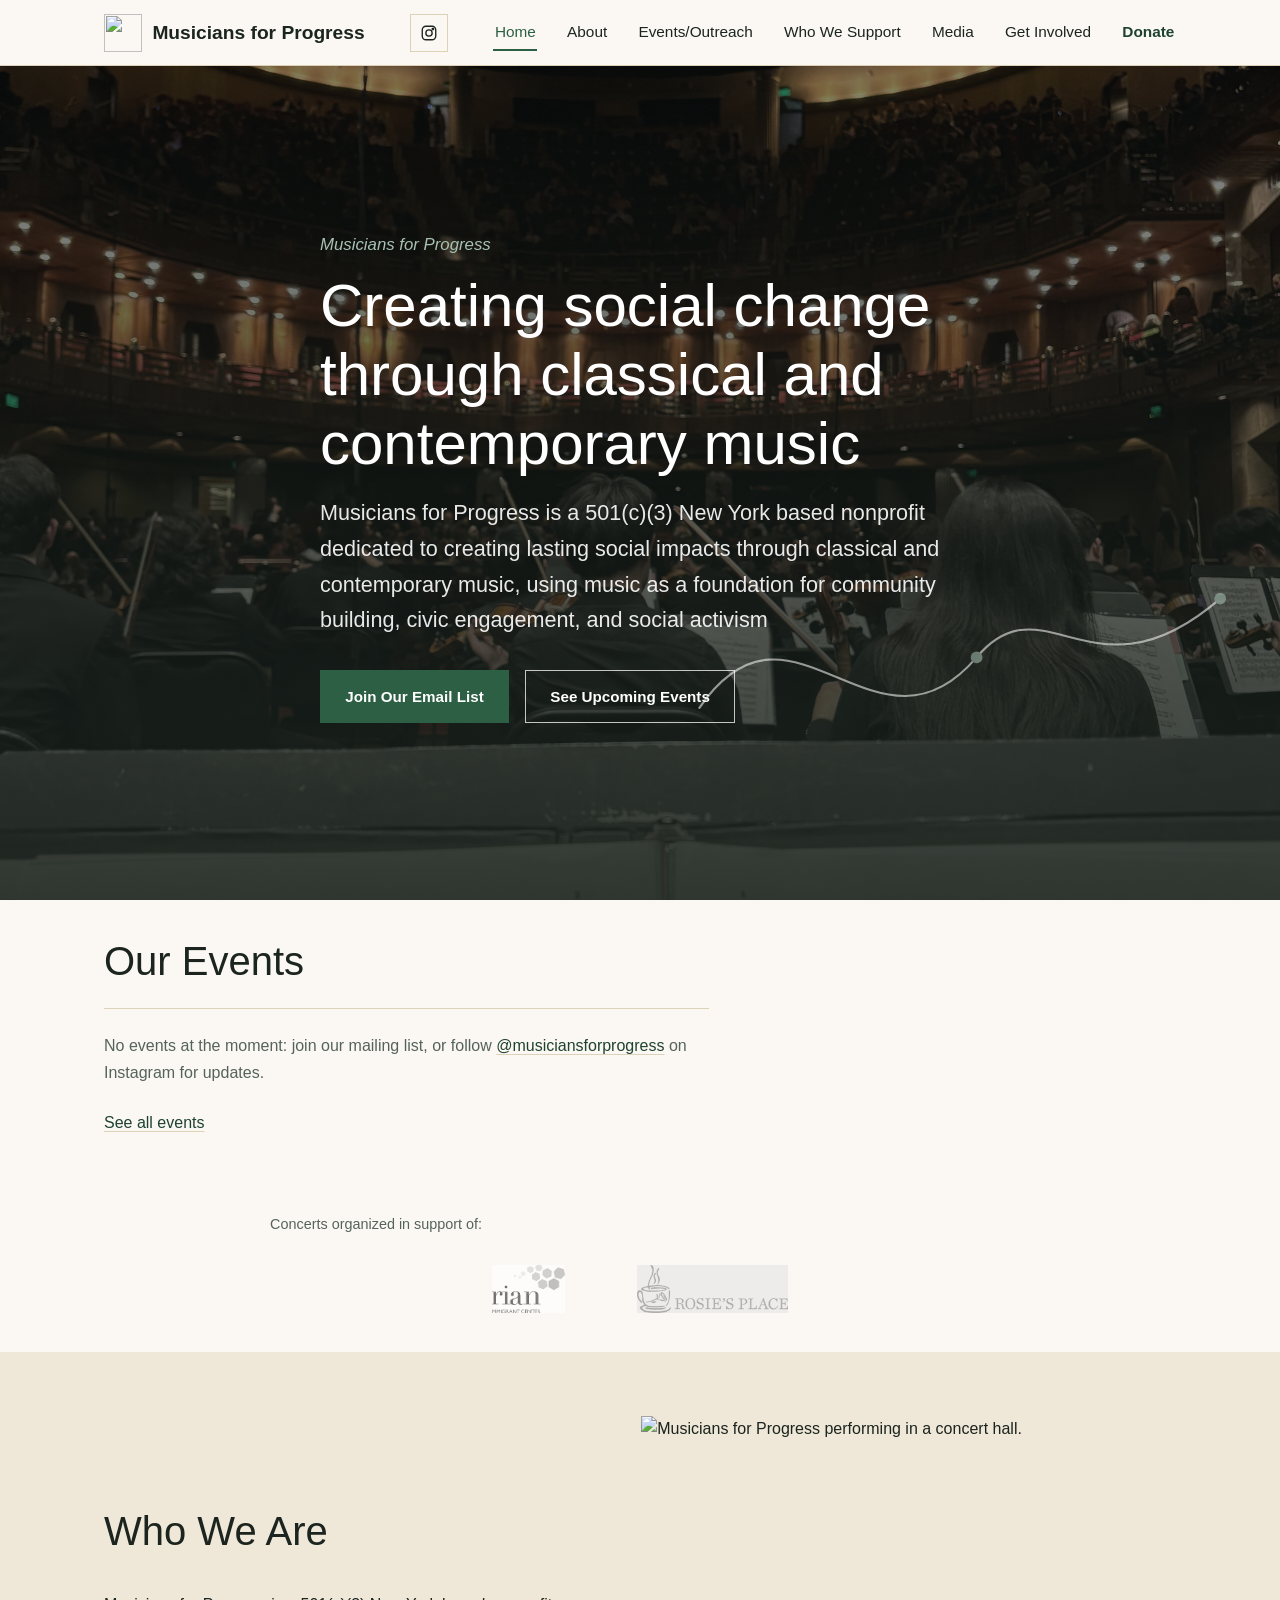
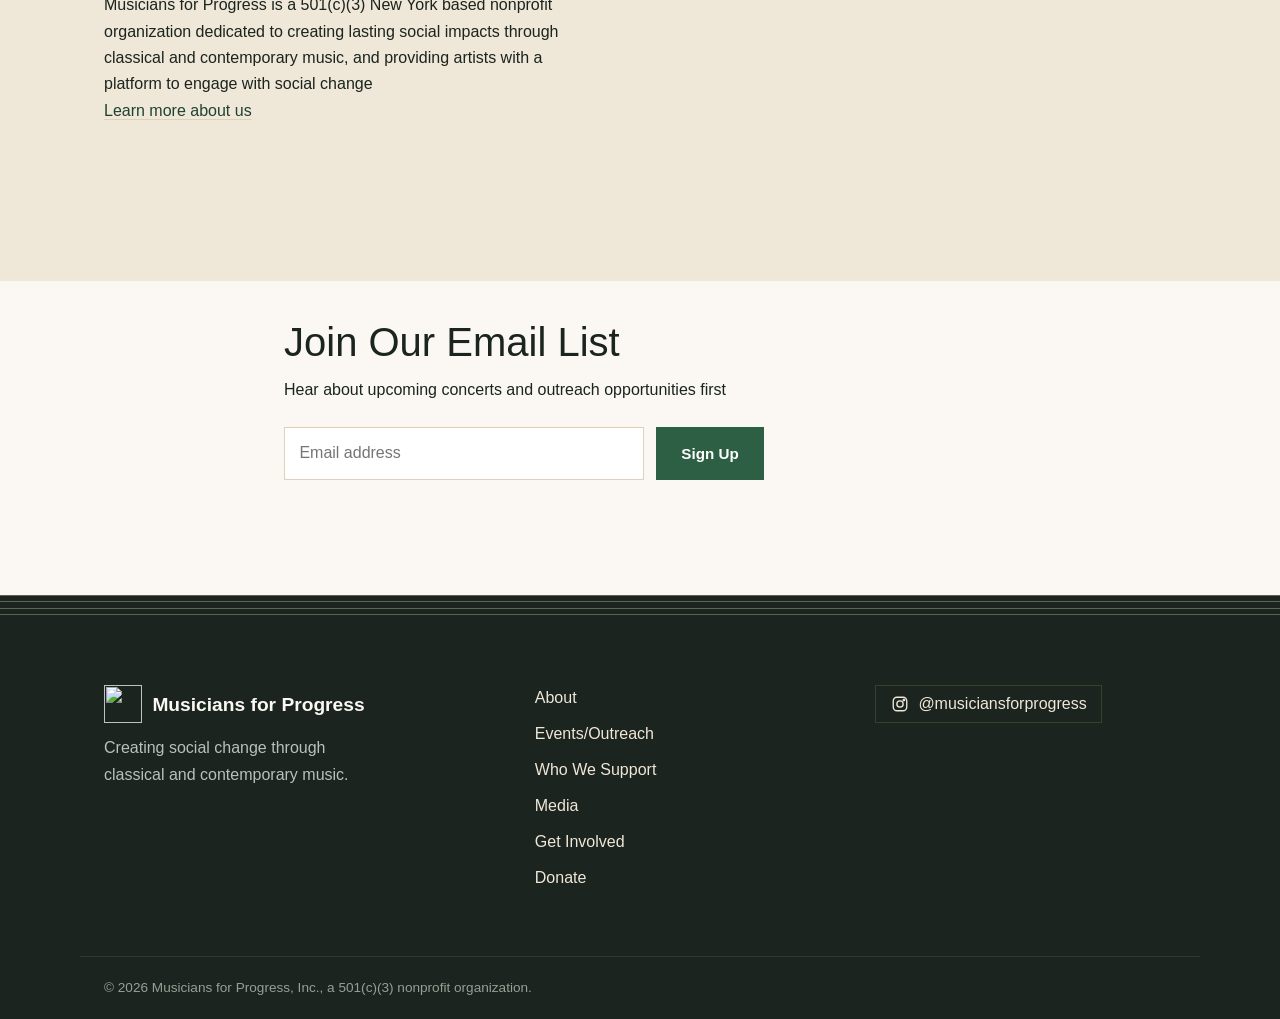
==== commit 29abc4c1: "add ga4" ====
--- a/index.html
+++ b/index.html
@@ -1,12 +1,21 @@
 <!DOCTYPE html>
 <html lang="en">
 <head>
+  <!-- Google tag (gtag.js) -->
+  <script async src="https://www.googletagmanager.com/gtag/js?id=G-54M8WNP26T"></script>
+  <script>
+    window.dataLayer = window.dataLayer || [];
+    function gtag(){dataLayer.push(arguments);}
+    gtag('js', new Date());
+
+    gtag('config', 'G-54M8WNP26T');
+  </script>
   <meta charset="UTF-8">
   <meta name="viewport" content="width=device-width, initial-scale=1.0">
   <title>Musicians for Progress</title>
-  <meta name="description" content="Musicians for Progress is a New York City-based nonprofit creating social change through classical and contemporary music.">
+  <meta name="description" content="Musicians for Progress is a New York City-based nonprofit creating social change through classical and contemporary music">
   <meta name="robots" content="noindex, nofollow">
-  <link rel="icon" href="images/logo.jpeg" type="image/jpg">
+  <link rel="icon" href="images/logo.png" type="image/png">
 
   <link rel="preconnect" href="https://fonts.googleapis.com">
   <link rel="preconnect" href="https://fonts.gstatic.com" crossorigin>
@@ -32,7 +41,7 @@
               <li><a href="index.html">Home</a></li>
               <li><a href="about.html">About</a></li>
               <li><a href="events.html">Events/Outreach</a></li>
-              <li><a href="project-ode.html">Project O.D.E.</a></li>
+              <li><a href="project-ode.html">Outreach</a></li>
               <li><a href="who-we-support.html">Who We Support</a></li>
               <li><a href="media.html">Media</a></li>
               <li><a href="get-involved.html">Get Involved</a></li>
@@ -56,8 +65,8 @@
         <div class="hero__inner">
           <div class="hero__content">
             <span class="hero__eyebrow hero-fade hero-fade--1">Musicians for Progress</span>
-            <h1 class="hero-fade hero-fade--2">Creating social change through classical and contemporary music.</h1>
-            <p class="lede hero-fade hero-fade--3">Musicians for Progress is a 501(c)(3) New York based nonprofit dedicated to creating lasting social impacts through classical and contemporary music, using music as a foundation for community building, civic engagement, and social activism.</p>
+            <h1 class="hero-fade hero-fade--2">Creating social change through classical and contemporary music</h1>
+            <p class="lede hero-fade hero-fade--3">Musicians for Progress is a 501(c)(3) New York based nonprofit dedicated to creating lasting social impacts through classical and contemporary music, using music as a foundation for community building, civic engagement, and social activism</p>
             <div class="cta-group hero-fade hero-fade--4">
               <a class="btn btn--primary" href="#newsletter">Join Our Email List</a>
               <a class="btn btn--ghost" href="events.html">See Upcoming Events</a>
@@ -71,7 +80,7 @@
       <div class="container">
         <h2>Our Events</h2>
         <div id="home-events" class="stack" style="margin-top:1.5rem;">
-          <p class="empty-state">Loading events…</p>
+          <p class="empty-state">No events at the moment: follow @musiciansforprogress on Instagram, or join our mailing list to be notified of new events!</p>
         </div>
         <p style="margin-top:1.5rem;"><a class="text-link" href="events.html">See all events</a></p>
       </div>
@@ -79,7 +88,7 @@
 
     <section class="section section--tight reveal" data-reveal>
       <div class="container">
-        <p class="proof-strip__label">Concerts organized in support of</p>
+        <p class="proof-strip__label">Concerts organized in support of:</p>
         <div class="proof-strip__logos">
           <a href="who-we-support.html" aria-label="Rian Immigrant Center">
             <img src="images/partner-rian-center.png" alt="Rian Immigrant Center logo.">
@@ -93,10 +102,10 @@
 
     <section class="section section--alt reveal" data-reveal>
       <div class="container split split--reverse">
-        <img class="person__photo" style="aspect-ratio:4/3;" src="images/concert-hall.jpg" alt="Musicians for Progress performing in a concert hall.">
+        <img class="person__photo" style="aspect-ratio:4/3;" src="images/Who-We-Are.JPG" alt="Musicians for Progress performing in a concert hall.">
         <div class="stack-lg">
           <h2>Who We Are</h2>
-          <p>Musicians for Progress is a 501(c)(3) New York based nonprofit organization dedicated to creating lasting social impacts through classical and contemporary music, and providing artists with a platform to engage with social change.</p>
+          <p>Musicians for Progress is a 501(c)(3) New York based nonprofit organization dedicated to creating lasting social impacts through classical and contemporary music, and providing artists with a platform to engage with social change</p>
           <a class="text-link" href="about.html">Learn more about us</a>
         </div>
       </div>
@@ -105,7 +114,7 @@
     <section id="newsletter" class="section section--tight reveal" data-reveal>
       <div class="container container--narrow">
         <h2>Join Our Email List</h2>
-        <p style="margin-top:0.75rem;">Hear about upcoming concerts and outreach opportunities first.</p>
+        <p style="margin-top:0.75rem;">Hear about upcoming concerts and outreach opportunities first</p>
         <form id="newsletter-form" class="newsletter-form" style="margin-top:1.5rem;" novalidate>
           <div class="field">
             <label for="newsletter-email">Email address</label>
--- a/css/style.css
+++ b/css/style.css
@@ -1,8 +1,3 @@
-/* =========================================================================
-   Musicians for Progress — Site Styles
-   Edit this using plain CSS to change how the website looks. 
-   ========================================================================= */
-
 /* -------------------------- Design tokens -------------------------- */
 :root {
   /* Color */
@@ -27,9 +22,6 @@
   /* Type */
   --font-header: "Assistant", Helvetica, Arial, sans-serif;
   --font-body: "Futura", -apple-system, BlinkMacSystemFont, "Segoe UI", Helvetica, Arial, sans-serif;
-
-  /* --font-display: "Fraunces", Georgia, "Times New Roman", serif;
-  --font-body: "Archivo", -apple-system, BlinkMacSystemFont, "Segoe UI", Helvetica, Arial, sans-serif; */
 
   /* Layout */
   --content-width: 1120px;
@@ -221,11 +213,18 @@
   inset-inline: 0;
   top: 0;
   z-index: 100;
+  background: var(--paper);
+  border-bottom: 1px solid var(--line);
+  box-shadow: 0 1px 0 rgba(0, 0, 0, 0.03);
+  transition: background-color 0.25s var(--ease), border-color 0.25s var(--ease), box-shadow 0.25s var(--ease);
+}
+
+/* .site-header--transparent {
   background: transparent;
-  border-bottom: 1px solid transparent;
-  transition: background-color 0.25s var(--ease), border-color 0.25s var(--ease);
-}
-.site-header .brand,
+  border-bottom-color: transparent;
+  box-shadow: none;
+} */
+/* .site-header .brand,
 .site-header .nav-list > li > a,
 .site-header .nav-list details summary { color: var(--white); }
 .site-header .nav-toggle { border-color: rgba(255, 255, 255, 0.6); }
@@ -233,18 +232,30 @@
 .site-header .nav-toggle__bars::before,
 .site-header .nav-toggle__bars::after { background: var(--white); }
 .site-header .social-link { border-color: rgba(255, 255, 255, 0.6); color: var(--white); }
-
+/* .site-header--transparent .brand,
+.site-header--transparent .nav-list > li > a,
+.site-header--transparent .nav-list details summary { color: var(--white); }
+.site-header--transparent .nav-toggle { border-color: rgba(255, 255, 255, 0.6); }
+.site-header--transparent .nav-toggle__bars,
+.site-header--transparent .nav-toggle__bars::before,
+.site-header--transparent .nav-toggle__bars::after { background: var(--white); }
+.site-header--transparent .social-link { border-color: rgba(255, 255, 255, 0.6); color: var(--white); }
+.site-header--transparent .nav-list > li > a:hover { color: var(--white); } */ */
 .site-header--solid {
   background: var(--paper);
   border-bottom-color: var(--line);
   box-shadow: 0 1px 0 rgba(0, 0, 0, 0.03);
 }
-.site-header .brand,
+.site-header--solid .brand,
+.site-header--solid .nav-list > li > a,
+.site-header--solid .nav-list details summary { color: var(--ink); }
+
+/* .site-header .brand,
 .site-header .nav-list > li > a,
 .site-header .nav-list details summary { 
   text-decoration: none;
   font-family: var(--font-header); 
-}
+} */
 .site-header--solid .nav-toggle { border-color: var(--line); }
 .site-header--solid .nav-toggle__bars,
 .site-header--solid .nav-toggle__bars::before,
@@ -344,7 +355,7 @@
   .nav-list > li > a { padding: 0.3rem 0.1rem; border-bottom: 2px solid transparent; font-size: 0.96rem; }
   .nav-list > li > a:hover,
   .nav-list a[aria-current="page"] { border-bottom-color: var(--green); }
-  .site-header .nav-list > li > a:hover { color: var(--white); }
+  /* .site-header .nav-list > li > a:hover { color: var(--white); } */
   .site-header--solid .nav-list > li > a:hover { color: var(--ink); }
 
   .nav-list .has-submenu { position: relative; }
@@ -453,8 +464,8 @@
   inset: 0;
   background: linear-gradient(180deg, rgba(var(--overlay), 0.15) 0%, rgba(var(--overlay), 0.82) 100%);
 }
-.page-hero__inner { position: relative; z-index: 2; padding-block: clamp(1.5rem, 8vh, 4.5rem); width: 100%; }
-.page-hero__eyebrow { display: block; font-family: var(--font-display); font-style: italic; font-size: 2.75rem; color: var(--green-light); }
+.page-hero__inner { position: relative; z-index: 2; padding-block: clamp(2.75rem, 8vh, 4.5rem); width: 100%; }
+.page-hero__eyebrow { display: block; font-family: var(--font-display); font-style: italic; font-size: 1rem; color: var(--green-light); }
 .page-hero h1 { color: var(--white); margin-top: 0.5rem; }
 .page-hero .lede { color: rgba(255, 255, 255, 0.88); margin-top: 0.85rem; max-width: 56ch; }
 
@@ -537,6 +548,80 @@
 /* -------------------------- Instagram / media page -------------------------- */
 .instagram-embed-slot { border: 1px dashed var(--line); padding: clamp(2rem, 4vw, 3rem); text-align: center; color: var(--ink-soft); }
 
+/* -------------------------- Donate page intro -------------------------- for commit*/
+.donate-intro {
+  background: var(--paper);
+  padding-block:
+    calc(var(--header-height) + clamp(2rem, 5vw, 4rem))
+    clamp(2.5rem, 6vw, 5rem);
+}
+
+/* Let the two-column layout span the full screen */
+.donate-intro__grid.container {
+  max-width: none;
+  width: 100%;
+  padding-inline: 0;
+}
+
+.donate-intro__grid {
+  display: grid;
+  gap: 0;
+  align-items: stretch;
+}
+
+.donate-intro__copy {
+  display: flex;
+  flex-direction: column;
+  justify-content: center;
+
+  /* Keeps the text aligned with the rest of the site's content
+     while allowing the background to extend to the screen edge */
+  padding-top: clamp(2rem, 5vw, 4rem);
+  padding-bottom: clamp(2rem, 5vw, 4rem);
+  padding-left: max(
+    var(--gutter),
+    calc((100vw - var(--content-width)) / 2 + var(--gutter))
+  );
+  padding-right: clamp(2rem, 5vw, 4rem);
+
+  background: var(--paper-dim);
+  border: 0;
+}
+
+.donate-intro__media {
+  min-height: 320px;
+  overflow: hidden;
+}
+
+.donate-intro__media img {
+  display: block;
+  width: 100%;
+  height: 100%;
+  min-height: 320px;
+  object-fit: cover;
+}
+
+@media (min-width: 800px) {
+  .donate-intro__grid {
+    grid-template-columns: 1fr 1fr;
+  }
+
+  .donate-intro__media,
+  .donate-intro__media img {
+    min-height: 460px;
+  }
+}
+
+@media (max-width: 799px) {
+  .donate-intro__copy {
+    padding-left: var(--gutter);
+    padding-right: var(--gutter);
+  }
+}
 /* -------------------------- Utility -------------------------- */
 .center { text-align: center; margin-inline: auto; }
 .mt-0 { margin-top: 0 !important; }
+
+body[data-page="about"] .page-hero__eyebrow {
+  font-size: 0.85rem;
+}
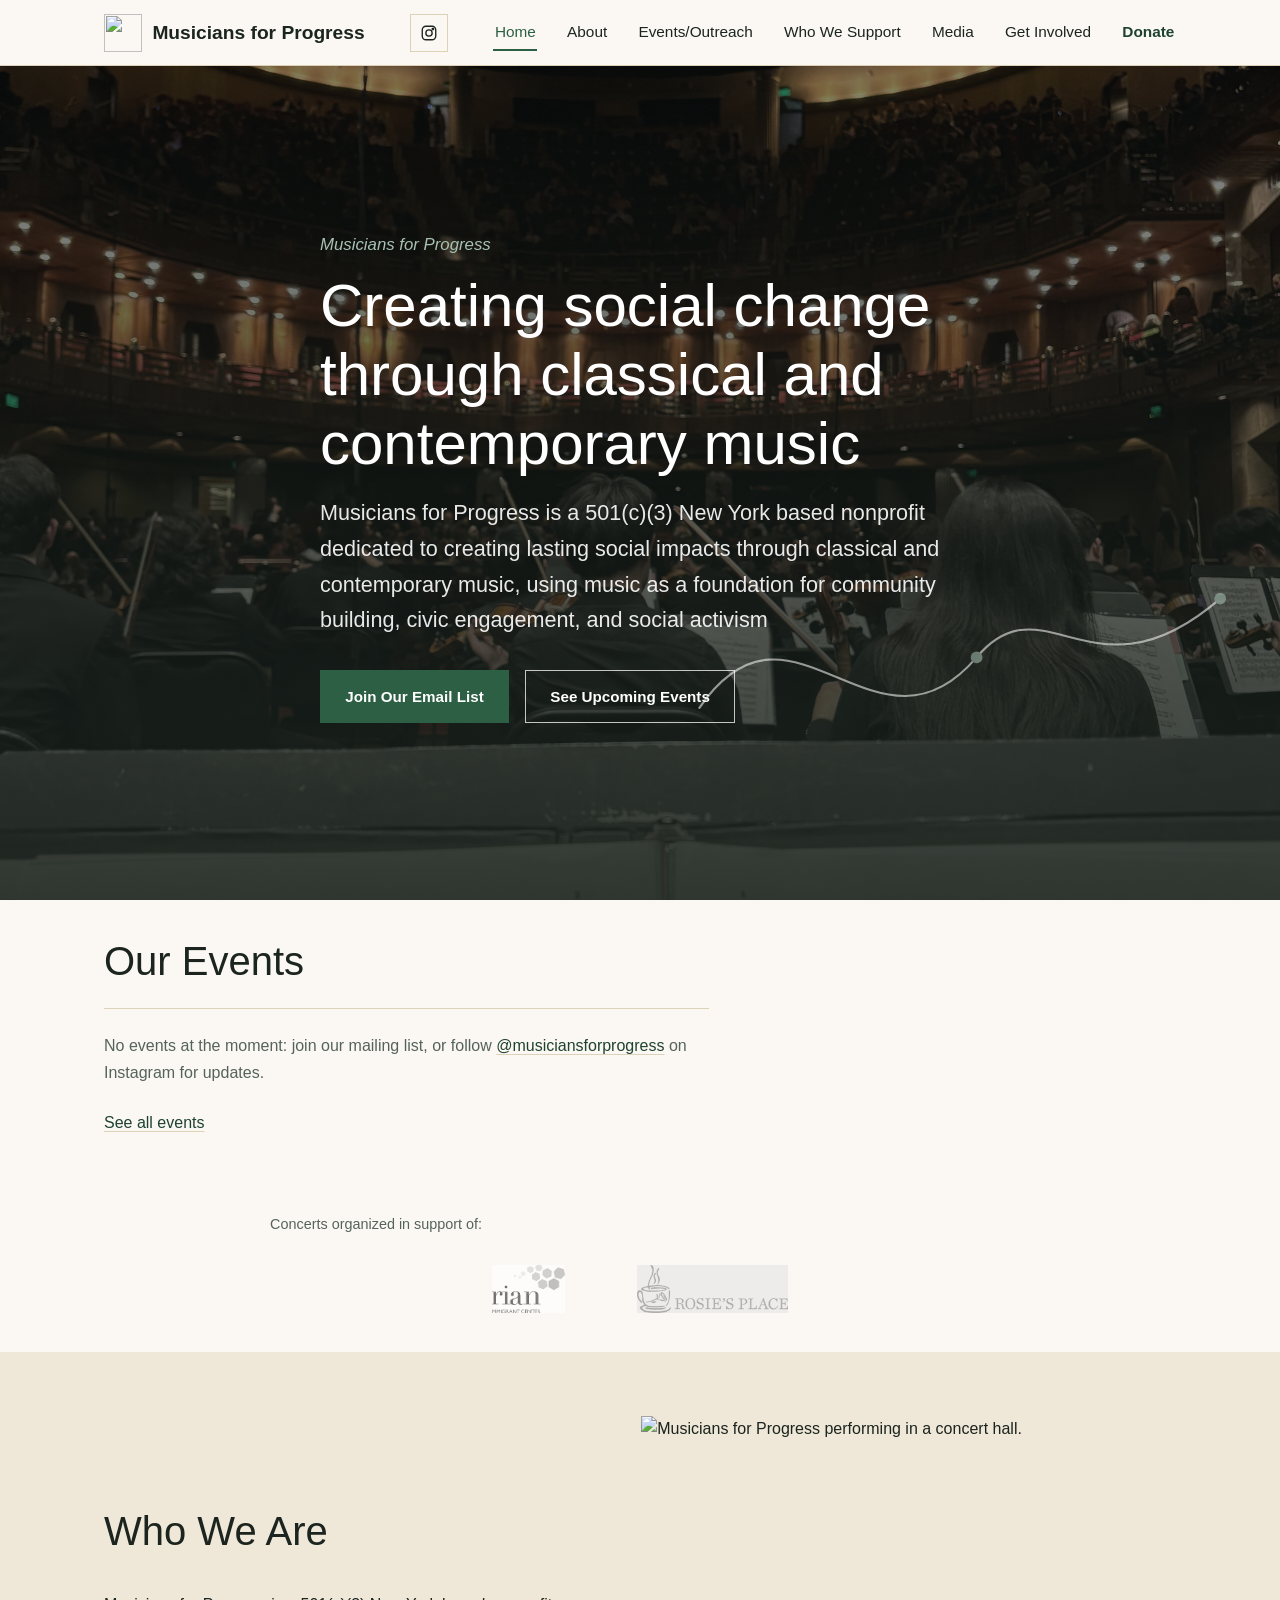
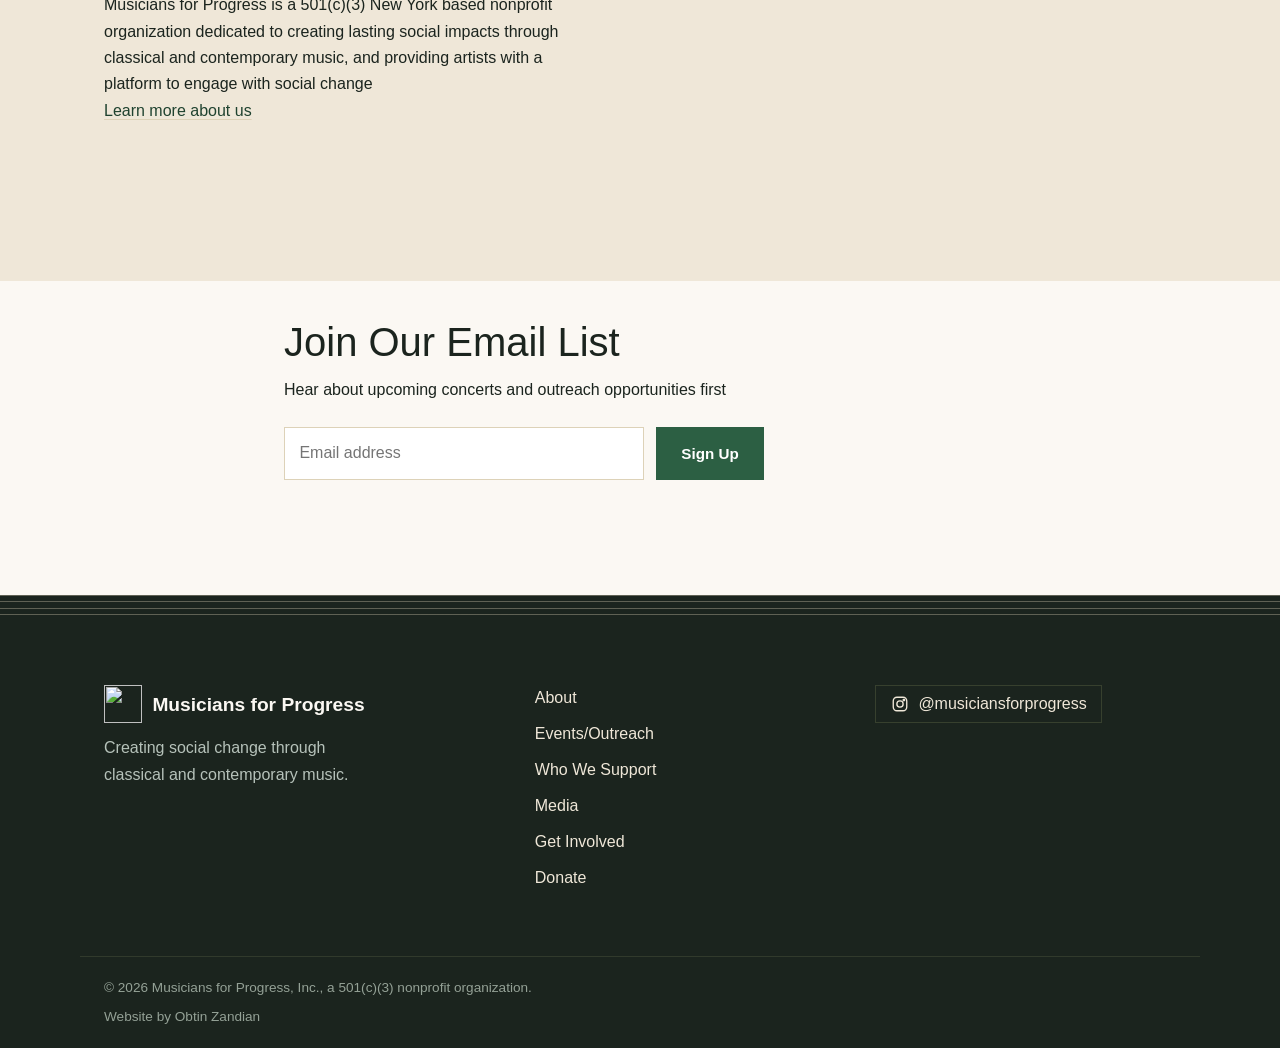
==== commit f43eb810: "google verification" ====
--- a/index.html
+++ b/index.html
@@ -1,20 +1,10 @@
 <!DOCTYPE html>
 <html lang="en">
 <head>
-  <!-- Google tag (gtag.js) -->
-  <script async src="https://www.googletagmanager.com/gtag/js?id=G-54M8WNP26T"></script>
-  <script>
-    window.dataLayer = window.dataLayer || [];
-    function gtag(){dataLayer.push(arguments);}
-    gtag('js', new Date());
-
-    gtag('config', 'G-54M8WNP26T');
-  </script>
   <meta charset="UTF-8">
   <meta name="viewport" content="width=device-width, initial-scale=1.0">
   <title>Musicians for Progress</title>
   <meta name="description" content="Musicians for Progress is a New York City-based nonprofit creating social change through classical and contemporary music">
-  <meta name="robots" content="noindex, nofollow">
   <link rel="icon" href="images/logo.png" type="image/png">
 
   <link rel="preconnect" href="https://fonts.googleapis.com">
--- a/css/style.css
+++ b/css/style.css
@@ -550,10 +550,7 @@
 
 /* -------------------------- Donate page intro -------------------------- for commit*/
 .donate-intro {
-  background: var(--paper);
-  padding-block:
-    calc(var(--header-height) + clamp(2rem, 5vw, 4rem))
-    clamp(2.5rem, 6vw, 5rem);
+  padding-block: var(--header-height) 0;
 }
 
 /* Let the two-column layout span the full screen */
@@ -612,6 +609,17 @@
   }
 }
 
+.donate-form-wrap {
+  display: flex;
+  flex-direction: column;
+  align-items: center;
+}
+
+.donate-form-wrap dbox-widget {
+  display: block;
+  margin-inline: auto;
+}
+
 @media (max-width: 799px) {
   .donate-intro__copy {
     padding-left: var(--gutter);
@@ -624,4 +632,4 @@
 
 body[data-page="about"] .page-hero__eyebrow {
   font-size: 0.85rem;
-}
+}
